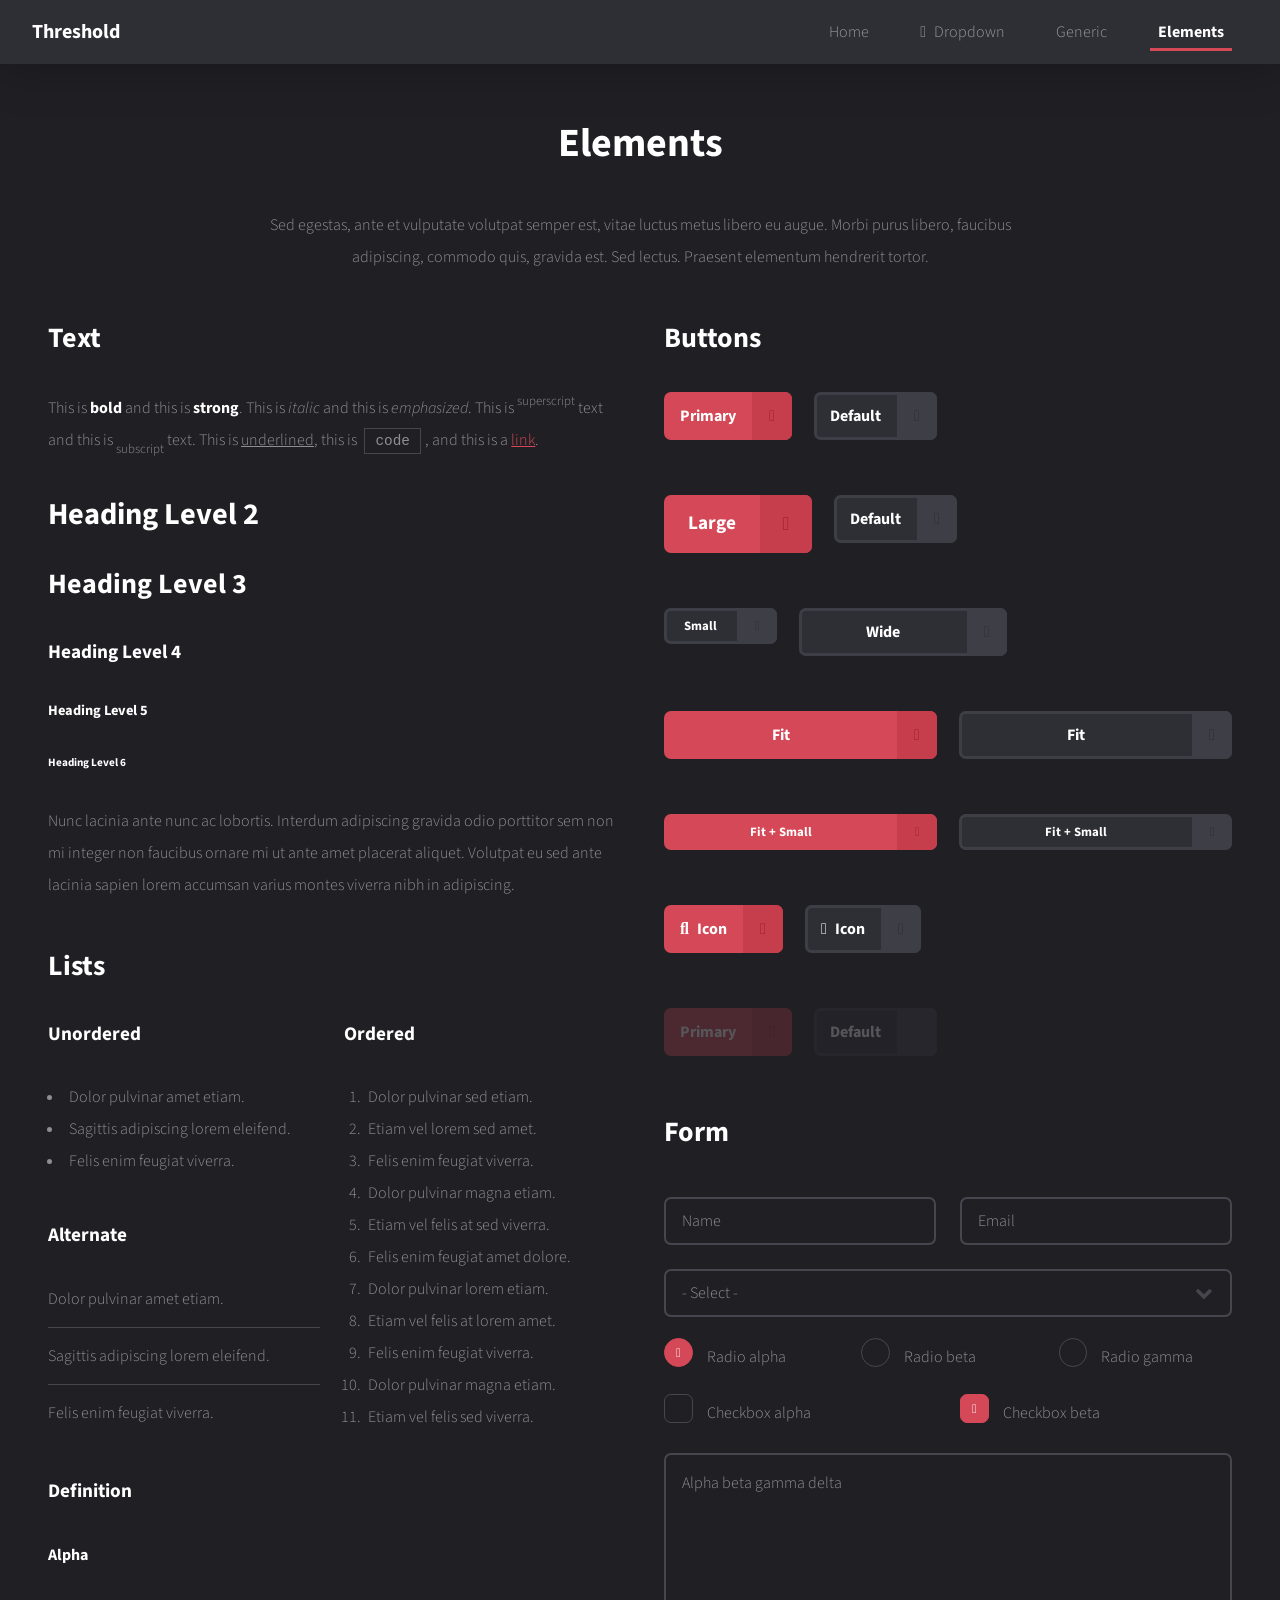
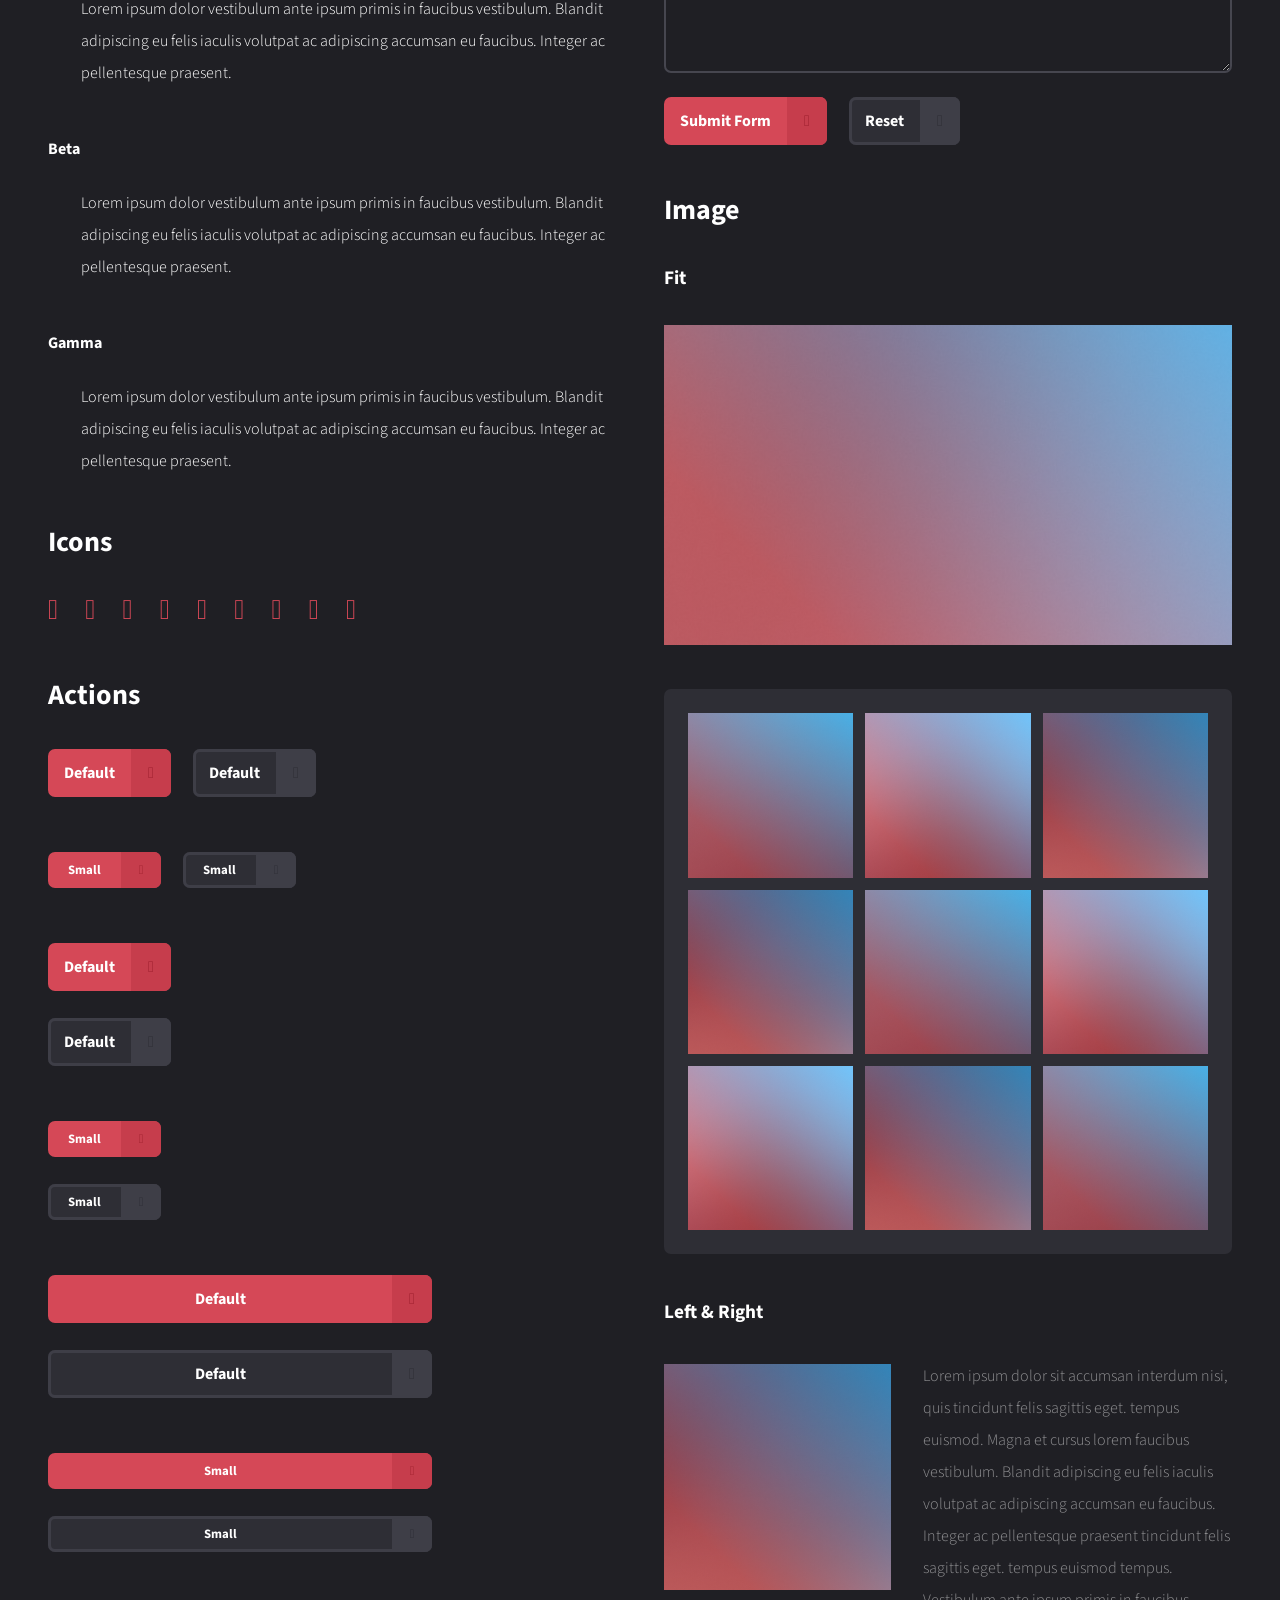
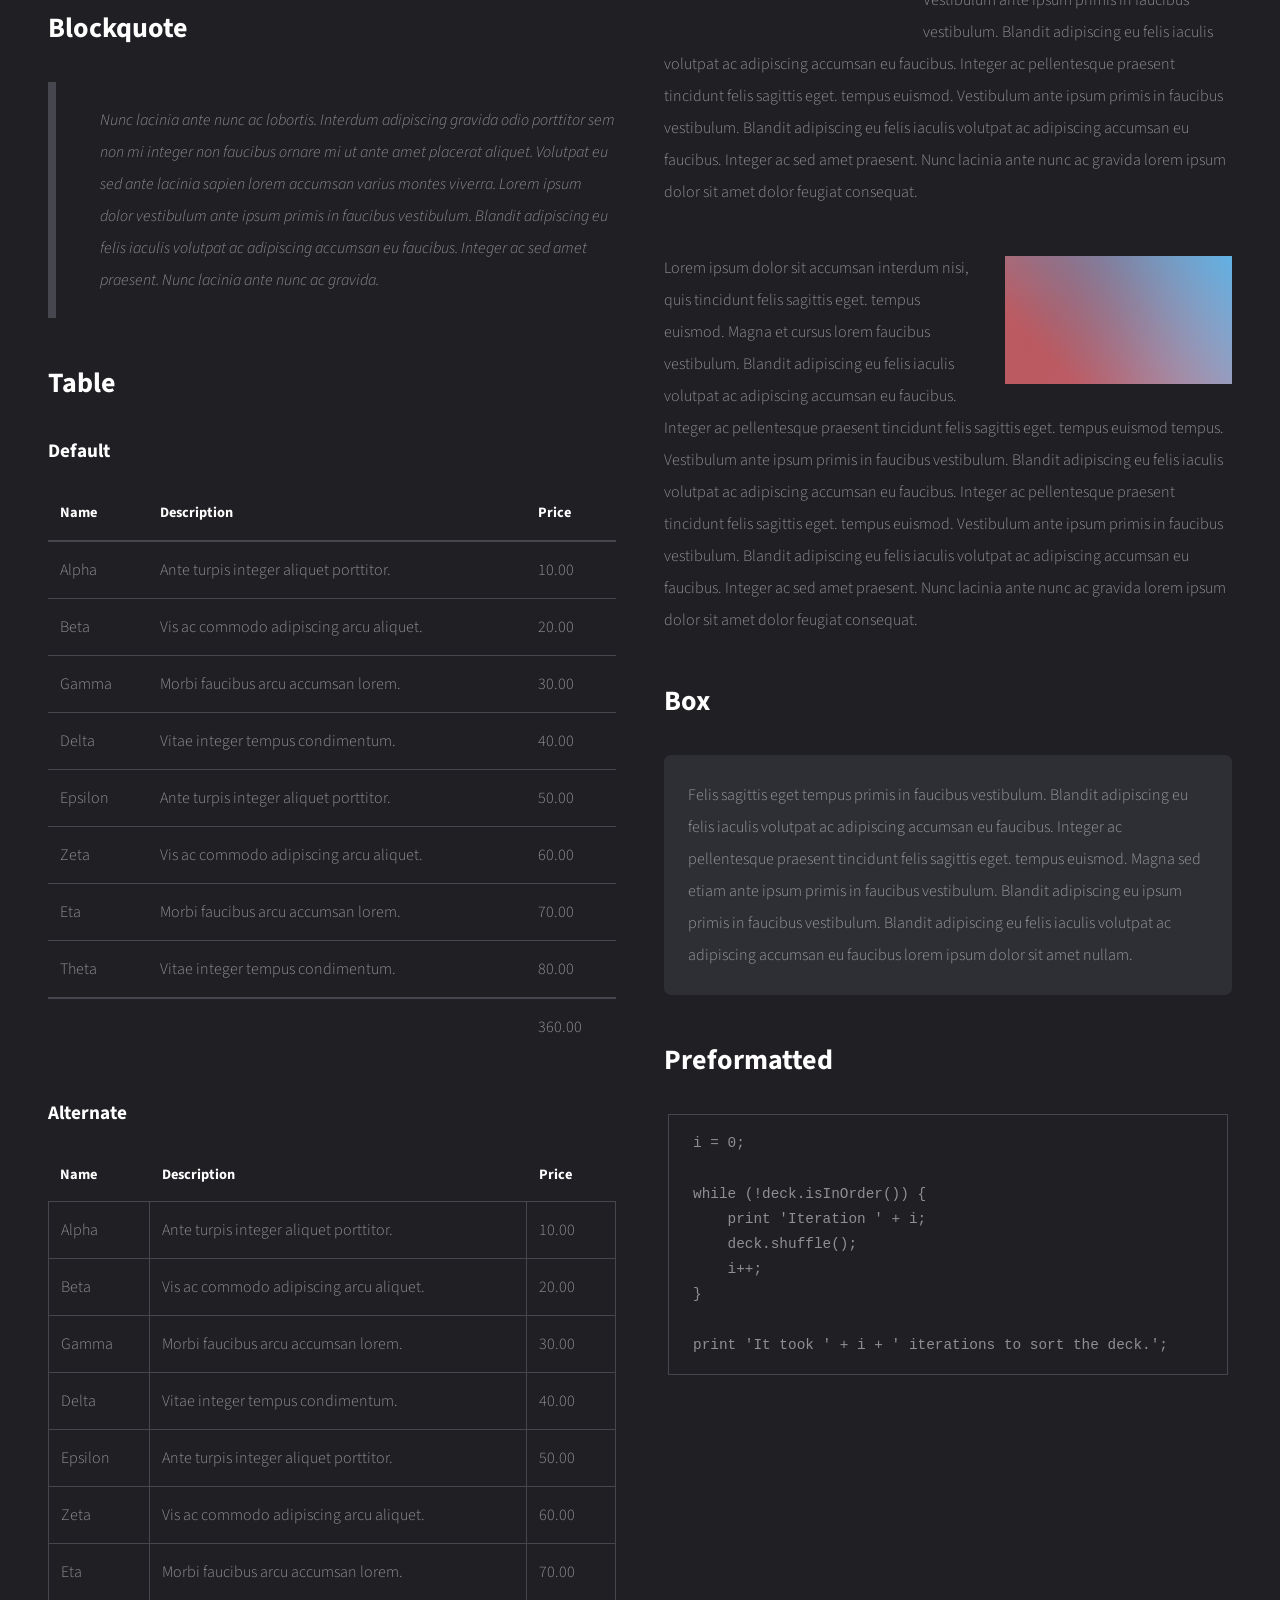
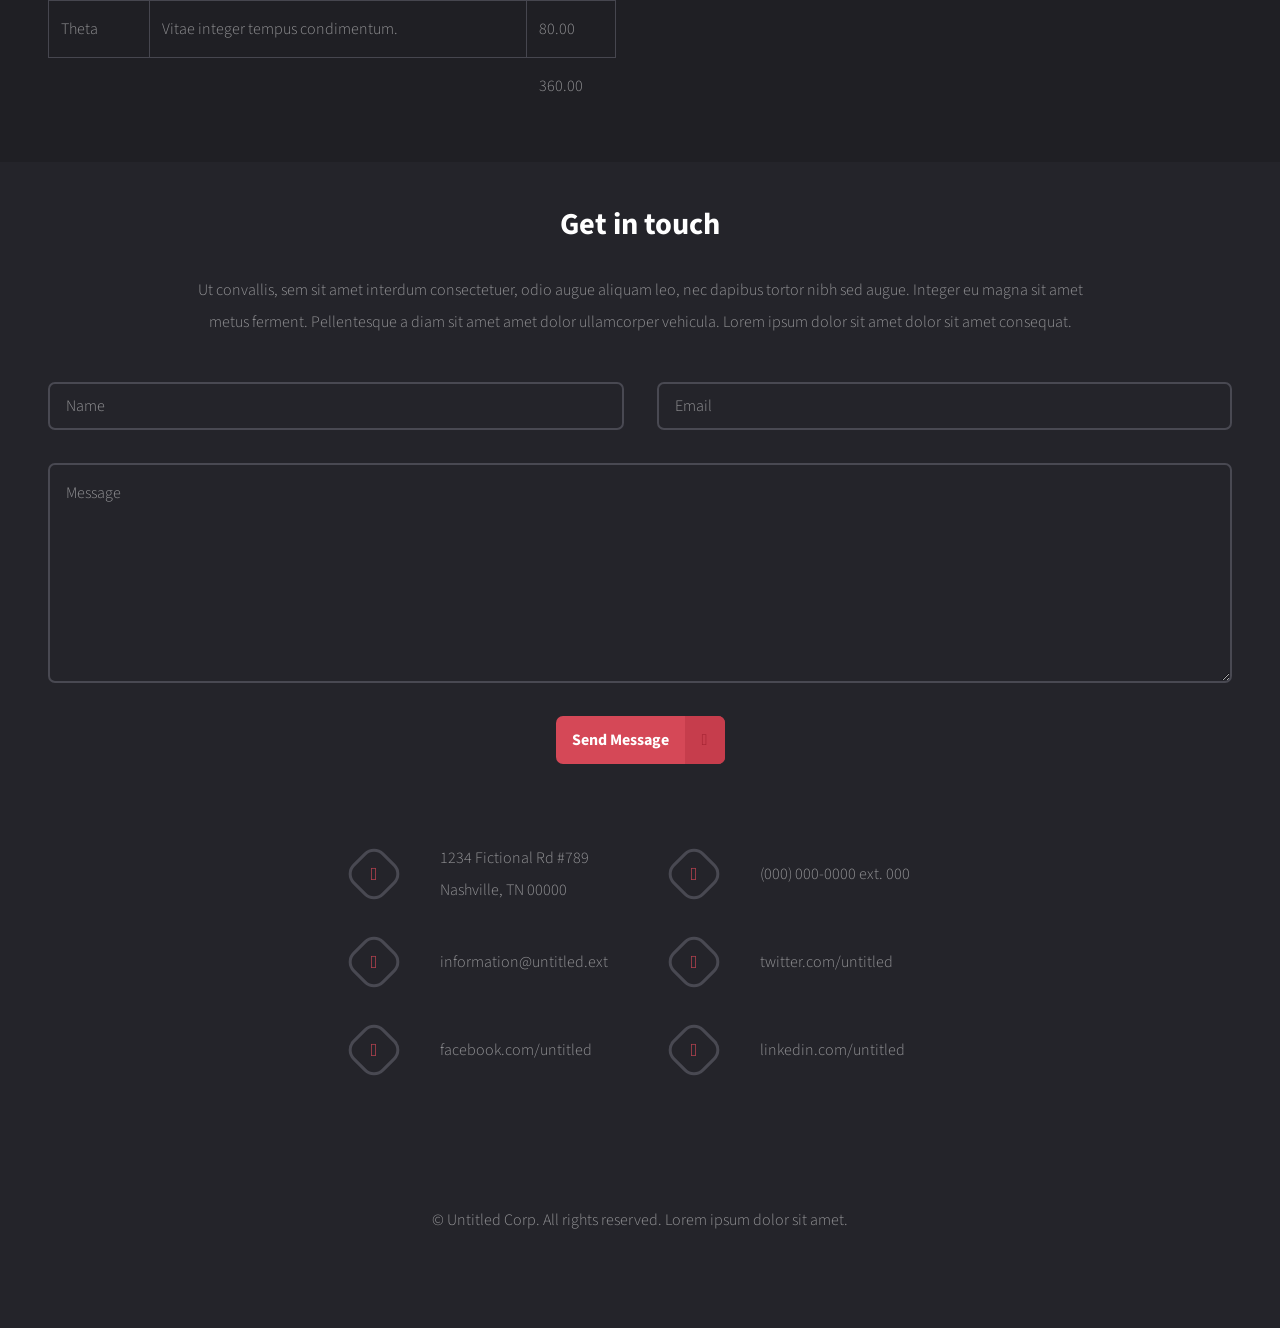
==== elements.html @ 8e22eb99 "New Template" ====
<!DOCTYPE HTML>
<!--
	Threshold by Pixelarity
	pixelarity.com | hello@pixelarity.com
	License: pixelarity.com/license
-->
<html>
	<head>
		<title>Untitled</title>
		<meta charset="utf-8" />
		<meta name="viewport" content="width=device-width, initial-scale=1, user-scalable=no" />
		<meta name="description" content="" />
		<meta name="keywords" content="" />
		<link rel="stylesheet" href="assets/css/main.css" />
	</head>
	<body class="is-preload">

		<!-- Header -->
			<header id="header">
				<a class="logo" href="index.html">Threshold</a>
				<nav id="nav">
					<ul>
						<li><a href="index.html">Home</a></li>
						<li>
							<a href="#" class="icon solid fa-angle-down">Dropdown</a>
							<ul>
								<li><a href="#">Option One</a></li>
								<li><a href="#">Option Two</a></li>
								<li><a href="#">Option Three</a></li>
								<li>
									<a href="#">Submenu</a>
									<ul>
										<li><a href="#">Option One</a></li>
										<li><a href="#">Option Two</a></li>
										<li><a href="#">Option Three</a></li>
										<li><a href="#">Option Four</a></li>
									</ul>
								</li>
							</ul>
						</li>
						<li><a href="generic.html">Generic</a></li>
						<li class="current"><a href="elements.html">Elements</a></li>
					</ul>
				</nav>
			</header>

		<!-- Main -->
			<div id="main" class="wrapper style1">
				<div class="inner">

					<!-- Elements -->
						<header class="major">
							<h1>Elements</h1>
							<p>Sed egestas, ante et vulputate volutpat semper est, vitae luctus metus libero eu augue. Morbi purus libero, faucibus adipiscing, commodo quis, gravida est. Sed lectus. Praesent elementum hendrerit tortor.</p>
						</header>
						<div class="row gtr-200">
							<div class="col-6 col-12-medium">

								<!-- Text -->
									<h3>Text</h3>
									<p>This is <b>bold</b> and this is <strong>strong</strong>. This is <i>italic</i> and this is <em>emphasized</em>.
									This is <sup>superscript</sup> text and this is <sub>subscript</sub> text.
									This is <u>underlined</u>, this is <code>code</code>, and this is a <a href="#">link</a>.</p>
									<h2>Heading Level 2</h2>
									<h3>Heading Level 3</h3>
									<h4>Heading Level 4</h4>
									<h5>Heading Level 5</h5>
									<h6>Heading Level 6</h6>
									<p>Nunc lacinia ante nunc ac lobortis. Interdum adipiscing gravida odio porttitor sem
									non mi integer non faucibus ornare mi ut ante amet placerat aliquet. Volutpat eu sed
									ante lacinia sapien lorem accumsan varius montes viverra nibh in adipiscing.</p>

								<!-- Lists -->
									<h3>Lists</h3>
									<div class="row">
										<div class="col-6 col-12-small">
											<h4>Unordered</h4>
											<ul>
												<li>Dolor pulvinar amet etiam.</li>
												<li>Sagittis adipiscing lorem eleifend.</li>
												<li>Felis enim feugiat viverra.</li>
											</ul>
											<h4>Alternate</h4>
											<ul class="alt">
												<li>Dolor pulvinar amet etiam.</li>
												<li>Sagittis adipiscing lorem eleifend.</li>
												<li>Felis enim feugiat viverra.</li>
											</ul>
										</div>
										<div class="col-6 col-12-small">
											<h4>Ordered</h4>
											<ol>
												<li>Dolor pulvinar sed etiam.</li>
												<li>Etiam vel lorem sed amet.</li>
												<li>Felis enim feugiat viverra.</li>
												<li>Dolor pulvinar magna etiam.</li>
												<li>Etiam vel felis at sed viverra.</li>
												<li>Felis enim feugiat amet dolore.</li>
												<li>Dolor pulvinar lorem etiam.</li>
												<li>Etiam vel felis at lorem amet.</li>
												<li>Felis enim feugiat viverra.</li>
												<li>Dolor pulvinar magna etiam.</li>
												<li>Etiam vel felis sed viverra.</li>
											</ol>
										</div>
									</div>
									<h4>Definition</h4>
									<dl>
										<dt>Alpha</dt>
										<dd>
											<p>Lorem ipsum dolor vestibulum ante ipsum primis in faucibus vestibulum.
											Blandit adipiscing eu felis iaculis volutpat ac adipiscing accumsan eu faucibus.
											Integer ac pellentesque praesent.</p>
										</dd>
										<dt>Beta</dt>
										<dd>
											<p>Lorem ipsum dolor vestibulum ante ipsum primis in faucibus vestibulum.
											Blandit adipiscing eu felis iaculis volutpat ac adipiscing accumsan eu faucibus.
											Integer ac pellentesque praesent.</p>
										</dd>
										<dt>Gamma</dt>
										<dd>
											<p>Lorem ipsum dolor vestibulum ante ipsum primis in faucibus vestibulum.
											Blandit adipiscing eu felis iaculis volutpat ac adipiscing accumsan eu faucibus.
											Integer ac pellentesque praesent.</p>
										</dd>
									</dl>

								<!-- Icons -->
									<h3>Icons</h3>
									<ul class="icons">
										<li><a href="#" class="icon brands fa-twitter"><span class="label">Twitter</span></a></li>
										<li><a href="#" class="icon brands fa-facebook-f"><span class="label">Facebook</span></a></li>
										<li><a href="#" class="icon brands fa-instagram"><span class="label">Instagram</span></a></li>
										<li><a href="#" class="icon brands fa-github"><span class="label">Github</span></a></li>
										<li><a href="#" class="icon brands fa-dribbble"><span class="label">Dribbble</span></a></li>
										<li><a href="#" class="icon brands fa-tumblr"><span class="label">Tumblr</span></a></li>
										<li><a href="#" class="icon brands fa-apple"><span class="label">Apple</span></a></li>
										<li><a href="#" class="icon brands fa-windows"><span class="label">Windows</span></a></li>
										<li><a href="#" class="icon brands fa-500px"><span class="label">500px</span></a></li>
									</ul>

								<!-- Actions -->
									<h3>Actions</h3>
									<ul class="actions">
										<li><a href="#" class="button primary">Default</a></li>
										<li><a href="#" class="button">Default</a></li>
									</ul>
									<ul class="actions">
										<li><a href="#" class="button primary small">Small</a></li>
										<li><a href="#" class="button small">Small</a></li>
									</ul>
									<ul class="actions stacked">
										<li><a href="#" class="button primary">Default</a></li>
										<li><a href="#" class="button">Default</a></li>
									</ul>
									<ul class="actions stacked">
										<li><a href="#" class="button primary small">Small</a></li>
										<li><a href="#" class="button small">Small</a></li>
									</ul>
									<ul class="actions stacked">
										<li><a href="#" class="button primary fit">Default</a></li>
										<li><a href="#" class="button fit">Default</a></li>
									</ul>
									<ul class="actions stacked">
										<li><a href="#" class="button primary small fit">Small</a></li>
										<li><a href="#" class="button small fit">Small</a></li>
									</ul>

								<!-- Blockquote -->
									<h3>Blockquote</h3>
									<blockquote>Nunc lacinia ante nunc ac lobortis. Interdum adipiscing gravida odio
									porttitor sem non mi integer non faucibus ornare mi ut ante amet placerat aliquet.
									Volutpat eu sed ante lacinia sapien lorem accumsan varius montes viverra. Lorem ipsum
									dolor vestibulum ante ipsum primis in faucibus vestibulum. Blandit adipiscing eu felis
									iaculis volutpat ac adipiscing accumsan eu faucibus. Integer ac sed amet praesent. Nunc
									lacinia ante nunc ac gravida.</blockquote>

								<!-- Table -->
									<h3>Table</h3>
									<h4>Default</h4>
									<div class="table-wrapper">
										<table>
											<thead>
												<tr>
													<th>Name</th>
													<th>Description</th>
													<th>Price</th>
												</tr>
											</thead>
											<tbody>
												<tr>
													<td>Alpha</td>
													<td>Ante turpis integer aliquet porttitor.</td>
													<td>10.00</td>
												</tr>
												<tr>
													<td>Beta</td>
													<td>Vis ac commodo adipiscing arcu aliquet.</td>
													<td>20.00</td>
												</tr>
												<tr>
													<td>Gamma</td>
													<td>Morbi faucibus arcu accumsan lorem.</td>
													<td>30.00</td>
												</tr>
												<tr>
													<td>Delta</td>
													<td>Vitae integer tempus condimentum.</td>
													<td>40.00</td>
												</tr>
												<tr>
													<td>Epsilon</td>
													<td>Ante turpis integer aliquet porttitor.</td>
													<td>50.00</td>
												</tr>
												<tr>
													<td>Zeta</td>
													<td>Vis ac commodo adipiscing arcu aliquet.</td>
													<td>60.00</td>
												</tr>
												<tr>
													<td>Eta</td>
													<td>Morbi faucibus arcu accumsan lorem.</td>
													<td>70.00</td>
												</tr>
												<tr>
													<td>Theta</td>
													<td>Vitae integer tempus condimentum.</td>
													<td>80.00</td>
												</tr>
											</tbody>
											<tfoot>
												<tr>
													<td colspan="2"></td>
													<td>360.00</td>
												</tr>
											</tfoot>
										</table>
									</div>
									<h4>Alternate</h4>
									<div class="table-wrapper">
										<table class="alt">
											<thead>
												<tr>
													<th>Name</th>
													<th>Description</th>
													<th>Price</th>
												</tr>
											</thead>
											<tbody>
												<tr>
													<td>Alpha</td>
													<td>Ante turpis integer aliquet porttitor.</td>
													<td>10.00</td>
												</tr>
												<tr>
													<td>Beta</td>
													<td>Vis ac commodo adipiscing arcu aliquet.</td>
													<td>20.00</td>
												</tr>
												<tr>
													<td>Gamma</td>
													<td>Morbi faucibus arcu accumsan lorem.</td>
													<td>30.00</td>
												</tr>
												<tr>
													<td>Delta</td>
													<td>Vitae integer tempus condimentum.</td>
													<td>40.00</td>
												</tr>
												<tr>
													<td>Epsilon</td>
													<td>Ante turpis integer aliquet porttitor.</td>
													<td>50.00</td>
												</tr>
												<tr>
													<td>Zeta</td>
													<td>Vis ac commodo adipiscing arcu aliquet.</td>
													<td>60.00</td>
												</tr>
												<tr>
													<td>Eta</td>
													<td>Morbi faucibus arcu accumsan lorem.</td>
													<td>70.00</td>
												</tr>
												<tr>
													<td>Theta</td>
													<td>Vitae integer tempus condimentum.</td>
													<td>80.00</td>
												</tr>
											</tbody>
											<tfoot>
												<tr>
													<td colspan="2"></td>
													<td>360.00</td>
												</tr>
											</tfoot>
										</table>
									</div>

								</div>
								<div class="col-6 col-12-medium">

									<!-- Buttons -->
										<h3>Buttons</h3>
										<ul class="actions">
											<li><a href="#" class="button primary">Primary</a></li>
											<li><a href="#" class="button">Default</a></li>
										</ul>
										<ul class="actions">
											<li><a href="#" class="button primary large">Large</a></li>
											<li><a href="#" class="button">Default</a></li>
										</ul>
										<ul class="actions">
											<li><a href="#" class="button small">Small</a></li>
											<li><a href="#" class="button wide">Wide</a></li>
										</ul>
										<ul class="actions fit">
											<li><a href="#" class="button primary fit">Fit</a></li>
											<li><a href="#" class="button fit">Fit</a></li>
										</ul>
										<ul class="actions fit">
											<li><a href="#" class="button primary fit small">Fit + Small</a></li>
											<li><a href="#" class="button fit small">Fit + Small</a></li>
										</ul>
										<ul class="actions">
											<li><a href="#" class="button primary icon solid fa-search">Icon</a></li>
											<li><a href="#" class="button icon solid fa-download">Icon</a></li>
										</ul>
										<ul class="actions">
											<li><span class="button primary disabled">Primary</span></li>
											<li><span class="button disabled">Default</span></li>
										</ul>

									<!-- Form -->
										<h3>Form</h3>
										<form method="post" action="#">
											<div class="row gtr-uniform">
												<div class="col-6 col-12-xsmall">
													<input type="text" name="demo-name" id="demo-name" value="" placeholder="Name" />
												</div>
												<div class="col-6 col-12-xsmall">
													<input type="email" name="demo-email" id="demo-email" value="" placeholder="Email" />
												</div>
												<!-- Break -->
												<div class="col-12">
													<select name="demo-category" id="demo-category">
														<option value="">- Select -</option>
														<option value="alpha">Option alpha</option>
														<option value="beta">Option beta</option>
														<option value="gamma">Option gamma</option>
														<option value="delta">Option delta</option>
														<option value="epsilon">Option epsilon</option>
														<option value="zeta">Option zeta</option>
														<option value="eta">Option eta</option>
														<option value="theta">Option theta</option>
													</select>
												</div>
												<!-- Break -->
												<div class="col-4 col-12-small">
													<input type="radio" id="radio-alpha" name="demo-radio" checked>
													<label for="radio-alpha">Radio alpha</label>
												</div>
												<div class="col-4 col-12-small">
													<input type="radio" id="radio-beta" name="demo-radio">
													<label for="radio-beta">Radio beta</label>
												</div>
												<div class="col-4 col-12-small">
													<input type="radio" id="radio-gamma" name="demo-radio">
													<label for="radio-gamma">Radio gamma</label>
												</div>
												<!-- Break -->
												<div class="col-6 col-12-small">
													<input type="checkbox" id="checkbox-alpha" name="demo-checkbox">
													<label for="checkbox-alpha">Checkbox alpha</label>
												</div>
												<div class="col-6 col-12-small">
													<input type="checkbox" id="checkbox-beta" name="demo-checkbox" checked>
													<label for="checkbox-beta">Checkbox beta</label>
												</div>
												<!-- Break -->
												<div class="col-12">
													<textarea name="demo-textarea" id="demo-textarea" placeholder="Alpha beta gamma delta" rows="6"></textarea>
												</div>
												<!-- Break -->
												<div class="col-12">
													<ul class="actions">
														<li><button type="submit" class="primary">Submit Form</button></li>
														<li><button type="reset">Reset</button></li>
													</ul>
												</div>
											</div>
										</form>

									<!-- Image -->
										<h3>Image</h3>
										<h4>Fit</h4>
										<span class="image fit"><img src="images/pic01.jpg" alt="" /></span>
										<div class="box">
											<div class="row gtr-50 gtr-uniform">
												<div class="col-4"><span class="image fit"><img src="images/pic02.jpg" alt="" /></span></div>
												<div class="col-4"><span class="image fit"><img src="images/pic03.jpg" alt="" /></span></div>
												<div class="col-4"><span class="image fit"><img src="images/pic04.jpg" alt="" /></span></div>
												<!-- Break -->
												<div class="col-4"><span class="image fit"><img src="images/pic04.jpg" alt="" /></span></div>
												<div class="col-4"><span class="image fit"><img src="images/pic02.jpg" alt="" /></span></div>
												<div class="col-4"><span class="image fit"><img src="images/pic03.jpg" alt="" /></span></div>
												<!-- Break -->
												<div class="col-4"><span class="image fit"><img src="images/pic03.jpg" alt="" /></span></div>
												<div class="col-4"><span class="image fit"><img src="images/pic04.jpg" alt="" /></span></div>
												<div class="col-4"><span class="image fit"><img src="images/pic02.jpg" alt="" /></span></div>
											</div>
										</div>
										<h4>Left &amp; Right</h4>
										<p>
											<span class="image left"><img src="images/pic04.jpg" alt="" /></span>
											Lorem ipsum dolor sit accumsan interdum nisi, quis tincidunt felis sagittis eget.
											tempus euismod. Magna et cursus lorem faucibus vestibulum. Blandit adipiscing eu
											felis iaculis volutpat ac adipiscing accumsan eu faucibus. Integer ac pellentesque
											praesent tincidunt felis sagittis eget. tempus euismod tempus. Vestibulum ante ipsum
											primis in faucibus vestibulum. Blandit adipiscing eu felis iaculis volutpat ac
											adipiscing accumsan eu faucibus. Integer ac pellentesque praesent tincidunt felis
											sagittis eget. tempus euismod. Vestibulum ante ipsum primis in faucibus vestibulum.
											Blandit adipiscing eu felis iaculis volutpat ac adipiscing accumsan eu faucibus.
											Integer ac sed amet praesent. Nunc lacinia ante nunc ac gravida lorem ipsum dolor
											sit amet dolor feugiat consequat.
										</p>
										<p>
											<span class="image right"><img src="images/pic01.jpg" alt="" /></span>
											Lorem ipsum dolor sit accumsan interdum nisi, quis tincidunt felis sagittis eget.
											tempus euismod. Magna et cursus lorem faucibus vestibulum. Blandit adipiscing eu
											felis iaculis volutpat ac adipiscing accumsan eu faucibus. Integer ac pellentesque
											praesent tincidunt felis sagittis eget. tempus euismod tempus. Vestibulum ante ipsum
											primis in faucibus vestibulum. Blandit adipiscing eu felis iaculis volutpat ac
											adipiscing accumsan eu faucibus. Integer ac pellentesque praesent tincidunt felis
											sagittis eget. tempus euismod. Vestibulum ante ipsum primis in faucibus vestibulum.
											Blandit adipiscing eu felis iaculis volutpat ac adipiscing accumsan eu faucibus.
											Integer ac sed amet praesent. Nunc lacinia ante nunc ac gravida lorem ipsum dolor
											sit amet dolor feugiat consequat.
										</p>

									<!-- Box -->
										<h3>Box</h3>
										<div class="box">
											<p>Felis sagittis eget tempus primis in faucibus vestibulum. Blandit adipiscing eu
											felis iaculis volutpat ac adipiscing accumsan eu faucibus. Integer ac pellentesque
											praesent tincidunt felis sagittis eget. tempus euismod. Magna sed etiam ante ipsum
											primis in faucibus vestibulum. Blandit adipiscing eu ipsum primis in faucibus
											vestibulum. Blandit adipiscing eu felis iaculis volutpat ac adipiscing accumsan eu
											faucibus lorem ipsum dolor sit amet nullam.</p>
										</div>

									<!-- Preformatted Code -->
										<h3>Preformatted</h3>
										<pre><code>i = 0;

while (!deck.isInOrder()) {
    print 'Iteration ' + i;
    deck.shuffle();
    i++;
}

print 'It took ' + i + ' iterations to sort the deck.';
</code></pre>

						</div>
					</div>
				</div>
			</div>

		<!-- Footer -->
			<div id="footer" class="wrapper">
				<div class="inner">
					<header>
						<h2>Get in touch</h2>
						<p>Ut convallis, sem sit amet interdum consectetuer, odio augue aliquam leo, nec dapibus tortor nibh sed augue. Integer eu magna sit amet metus ferment. Pellentesque a diam sit amet amet dolor ullamcorper vehicula. Lorem ipsum dolor sit amet dolor sit amet consequat.</p>
					</header>
					<section class="contact-form">
						<form method="post" action="#">
							<div class="fields">
								<div class="field half">
									<input name="name" id="name" placeholder="Name" type="text" />
								</div>
								<div class="field half">
									<input name="email" id="email" placeholder="Email" type="email" />
								</div>
								<div class="field">
									<textarea name="message" id="message" rows="6" placeholder="Message"></textarea>
								</div>
								<div class="field">
									<ul class="actions special">
										<li><button type="submit" class="button primary" >Send Message</button></li>
									</ul>
								</div>
							</div>
						</form>
					</section>
					<section class="contact-info">
						<div class="item">
							<span class="icon solid alt fa-home"></span>
							<p>
								1234 Fictional Rd #789<br />
								Nashville, TN 00000
							</p>
						</div>
						<div class="item">
							<span class="icon solid alt fa-phone"></span>
							<p>
								(000) 000-0000 ext. 000
							</p>
						</div>
						<div class="item">
							<span class="icon solid alt fa-envelope"></span>
							<a href="mailto:information@untitled.ext">information@untitled.ext</a>
						</div>
						<div class="item">
							<span class="icon brands alt fa-twitter"></span>
							<a href="#">twitter.com/untitled</a>
						</div>
						<div class="item">
							<span class="icon brands alt fa-facebook-f"></span>
							<a href="#">facebook.com/untitled</a>
						</div>
						<div class="item">
							<span class="icon brands alt fa-linkedin-in"></span>
							<a href="#">linkedin.com/untitled</a>
						</div>
					</section>
					<p class="copyright">
						&copy; Untitled Corp. All rights reserved. Lorem ipsum dolor sit amet.
					</p>
				</div>
			</div>

		<!-- Scripts -->
			<script src="assets/js/jquery.min.js"></script>
			<script src="assets/js/jquery.dropotron.min.js"></script>
			<script src="assets/js/jquery.scrollex.min.js"></script>
			<script src="assets/js/jquery.scrolly.min.js"></script>
			<script src="assets/js/browser.min.js"></script>
			<script src="assets/js/breakpoints.min.js"></script>
			<script src="assets/js/util.js"></script>
			<script src="assets/js/main.js"></script>

	</body>
</html>
---- assets/css/main.css ----
@import url(fontawesome-all.min.css);
@import url("https://fonts.googleapis.com/css?family=Source+Sans+Pro:300,300i,400,400i,700,700i");

/*
	Threshold by Pixelarity
	pixelarity.com | hello@pixelarity.com
	License: pixelarity.com/license
*/

html, body, div, span, applet, object,
iframe, h1, h2, h3, h4, h5, h6, p, blockquote,
pre, a, abbr, acronym, address, big, cite,
code, del, dfn, em, img, ins, kbd, q, s, samp,
small, strike, strong, sub, sup, tt, var, b,
u, i, center, dl, dt, dd, ol, ul, li, fieldset,
form, label, legend, table, caption, tbody,
tfoot, thead, tr, th, td, article, aside,
canvas, details, embed, figure, figcaption,
footer, header, hgroup, menu, nav, output, ruby,
section, summary, time, mark, audio, video {
	margin: 0;
	padding: 0;
	border: 0;
	font-size: 100%;
	font: inherit;
	vertical-align: baseline;}

article, aside, details, figcaption, figure,
footer, header, hgroup, menu, nav, section {
	display: block;}

body {
	line-height: 1;
}

ol, ul {
	list-style: none;
}

blockquote, q {
	quotes: none;
}

	blockquote:before, blockquote:after, q:before, q:after {
		content: '';
		content: none;
	}

table {
	border-collapse: collapse;
	border-spacing: 0;
}

body {
	-webkit-text-size-adjust: none;
}

mark {
	background-color: transparent;
	color: inherit;
}

input::-moz-focus-inner {
	border: 0;
	padding: 0;
}

input, select, textarea {
	-moz-appearance: none;
	-webkit-appearance: none;
	-ms-appearance: none;
	appearance: none;
}

/* Basic */

	@-ms-viewport {
		width: device-width;
	}

	body {
		-ms-overflow-style: scrollbar;
	}

	@media screen and (max-width: 480px) {

		html, body {
			min-width: 320px;
		}

	}

	html {
		box-sizing: border-box;
	}

	*, *:before, *:after {
		box-sizing: inherit;
	}

	body {
		background: #24242a;
	}

		body.is-preload *, body.is-preload *:before, body.is-preload *:after {
			-moz-animation: none !important;
			-webkit-animation: none !important;
			-ms-animation: none !important;
			animation: none !important;
			-moz-transition: none !important;
			-webkit-transition: none !important;
			-ms-transition: none !important;
			transition: none !important;
		}

/* Typography */

	html {
		font-size: 16pt;
	}

		@media screen and (max-width: 1680px) {

			html {
				font-size: 12pt;
			}

		}

		@media screen and (max-width: 480px) {

			html {
				font-size: 11pt;
			}

		}

	body {
		background-color: #24242a;
		color: rgba(255, 255, 255, 0.5);
	}

	body, input, select, textarea {
		font-family: "Source Sans Pro", Arial, Helvetica, sans-serif;
		font-weight: 300;
		font-size: 1rem;
		line-height: 1.65;
	}

		@media screen and (max-width: 1280px) {

			body, input, select, textarea {
				line-height: 2;
			}

		}

	a {
		-moz-transition: color 0.2s ease-in-out;
		-webkit-transition: color 0.2s ease-in-out;
		-ms-transition: color 0.2s ease-in-out;
		transition: color 0.2s ease-in-out;
		color: #d54857;
		text-decoration: underline;
	}

		a:hover {
			color: #e46270;
			text-decoration: none;
		}

		a:active {
			color: #d54857;
		}

	strong, b {
		color: #ffffff;
		font-weight: 700;
	}

	em, i {
		font-style: italic;
	}

	p {
		margin: 0 0 2.75rem 0;
	}

	h1, h2, h3, h4, h5, h6 {
		color: #ffffff;
		font-weight: 700;
		line-height: 1.5;
		margin: 0 0 2.0625rem 0;
	}

		h1 a, h2 a, h3 a, h4 a, h5 a, h6 a {
			color: inherit;
			text-decoration: none;
		}

	h1 {
		font-size: 3.75rem;
		line-height: 1.20;
	}

	h2 {
		font-size: 1.90rem;
		line-height: 1;
	}

	h3 {
		font-size: 1.75rem;
	}

	h4 {
		font-size: 1.20rem;
	}

	h5 {
		font-size: 0.9rem;
	}

	h6 {
		font-size: 0.7rem;
	}

	@media screen and (max-width: 1280px) {

		h1 {
			font-size: 2.5rem;
			line-height: 1.6;
		}

	}

	@media screen and (max-width: 980px) {

		h3 {
			font-size: 1.5rem;
		}

	}

	@media screen and (max-width: 736px) {

		h1 {
			font-size: 2.25rem;
			line-height: 1.5;
		}

		h2 {
			font-size: 1.5rem;
			line-height: 1.5;
		}

		h3 {
			font-size: 1.25rem;
		}

		h1, h2, h3, h4, h5, p {
			margin: 0 0 2rem 0;
		}

	}

	sub {
		font-size: 0.8rem;
		position: relative;
		top: 0.5rem;
	}

	sup {
		font-size: 0.8rem;
		position: relative;
		top: -0.5rem;
	}

	blockquote {
		border-left: solid 0.5rem rgba(110, 110, 122, 0.5);
		font-style: italic;
		margin: 0 0 2.75rem 0;
		padding: 1.375rem 0 1.375rem 2.75rem;
	}

	code {
		background: transparent;
		border: solid 1px rgba(110, 110, 122, 0.5);
		font-family: "Courier New", monospace;
		font-size: 0.9rem;
		margin: 0 0.25rem;
		padding: 0.25rem 0.65rem;
	}

	pre {
		-webkit-overflow-scrolling: touch;
		font-family: "Courier New", monospace;
		font-size: 0.9rem;
		margin: 0 0 2.75rem 0;
	}

		pre code {
			display: block;
			line-height: 1.75;
			padding: 1rem 1.5rem;
			overflow-x: auto;
		}

	hr {
		border: 0;
		border-bottom: solid 1px rgba(110, 110, 122, 0.5);
		margin: 2.75rem 0;
	}

		hr.major {
			margin: 5.5rem 0;
		}

		@media screen and (max-width: 736px) {

			hr.major {
				margin: 4.125rem 0;
			}

		}

/* Row */

	.row {
		display: flex;
		flex-wrap: wrap;
		box-sizing: border-box;
		align-items: stretch;
	}

		.row > * {
			box-sizing: border-box;
		}

		.row.gtr-uniform > * > :last-child {
			margin-bottom: 0;
		}

		.row.aln-left {
			justify-content: flex-start;
		}

		.row.aln-center {
			justify-content: center;
		}

		.row.aln-right {
			justify-content: flex-end;
		}

		.row.aln-top {
			align-items: flex-start;
		}

		.row.aln-middle {
			align-items: center;
		}

		.row.aln-bottom {
			align-items: flex-end;
		}

		.row > .imp {
			order: -1;
		}

		.row > .col-1 {
			width: 8.33333%;
		}

		.row > .off-1 {
			margin-left: 8.33333%;
		}

		.row > .col-2 {
			width: 16.66667%;
		}

		.row > .off-2 {
			margin-left: 16.66667%;
		}

		.row > .col-3 {
			width: 25%;
		}

		.row > .off-3 {
			margin-left: 25%;
		}

		.row > .col-4 {
			width: 33.33333%;
		}

		.row > .off-4 {
			margin-left: 33.33333%;
		}

		.row > .col-5 {
			width: 41.66667%;
		}

		.row > .off-5 {
			margin-left: 41.66667%;
		}

		.row > .col-6 {
			width: 50%;
		}

		.row > .off-6 {
			margin-left: 50%;
		}

		.row > .col-7 {
			width: 58.33333%;
		}

		.row > .off-7 {
			margin-left: 58.33333%;
		}

		.row > .col-8 {
			width: 66.66667%;
		}

		.row > .off-8 {
			margin-left: 66.66667%;
		}

		.row > .col-9 {
			width: 75%;
		}

		.row > .off-9 {
			margin-left: 75%;
		}

		.row > .col-10 {
			width: 83.33333%;
		}

		.row > .off-10 {
			margin-left: 83.33333%;
		}

		.row > .col-11 {
			width: 91.66667%;
		}

		.row > .off-11 {
			margin-left: 91.66667%;
		}

		.row > .col-12 {
			width: 100%;
		}

		.row > .off-12 {
			margin-left: 100%;
		}

		.row.gtr-0 {
			margin-top: 0;
			margin-left: 0rem;
		}

			.row.gtr-0 > * {
				padding: 0 0 0 0rem;
			}

			.row.gtr-0.gtr-uniform {
				margin-top: 0rem;
			}

				.row.gtr-0.gtr-uniform > * {
					padding-top: 0rem;
				}

		.row.gtr-25 {
			margin-top: 0;
			margin-left: -0.5rem;
		}

			.row.gtr-25 > * {
				padding: 0 0 0 0.5rem;
			}

			.row.gtr-25.gtr-uniform {
				margin-top: -0.5rem;
			}

				.row.gtr-25.gtr-uniform > * {
					padding-top: 0.5rem;
				}

		.row.gtr-50 {
			margin-top: 0;
			margin-left: -1rem;
		}

			.row.gtr-50 > * {
				padding: 0 0 0 1rem;
			}

			.row.gtr-50.gtr-uniform {
				margin-top: -1rem;
			}

				.row.gtr-50.gtr-uniform > * {
					padding-top: 1rem;
				}

		.row {
			margin-top: 0;
			margin-left: -2rem;
		}

			.row > * {
				padding: 0 0 0 2rem;
			}

			.row.gtr-uniform {
				margin-top: -2rem;
			}

				.row.gtr-uniform > * {
					padding-top: 2rem;
				}

		.row.gtr-150 {
			margin-top: 0;
			margin-left: -3rem;
		}

			.row.gtr-150 > * {
				padding: 0 0 0 3rem;
			}

			.row.gtr-150.gtr-uniform {
				margin-top: -3rem;
			}

				.row.gtr-150.gtr-uniform > * {
					padding-top: 3rem;
				}

		.row.gtr-200 {
			margin-top: 0;
			margin-left: -4rem;
		}

			.row.gtr-200 > * {
				padding: 0 0 0 4rem;
			}

			.row.gtr-200.gtr-uniform {
				margin-top: -4rem;
			}

				.row.gtr-200.gtr-uniform > * {
					padding-top: 4rem;
				}

		@media screen and (max-width: 1680px) {

			.row {
				display: flex;
				flex-wrap: wrap;
				box-sizing: border-box;
				align-items: stretch;
			}

				.row > * {
					box-sizing: border-box;
				}

				.row.gtr-uniform > * > :last-child {
					margin-bottom: 0;
				}

				.row.aln-left {
					justify-content: flex-start;
				}

				.row.aln-center {
					justify-content: center;
				}

				.row.aln-right {
					justify-content: flex-end;
				}

				.row.aln-top {
					align-items: flex-start;
				}

				.row.aln-middle {
					align-items: center;
				}

				.row.aln-bottom {
					align-items: flex-end;
				}

				.row > .imp-xlarge {
					order: -1;
				}

				.row > .col-1-xlarge {
					width: 8.33333%;
				}

				.row > .off-1-xlarge {
					margin-left: 8.33333%;
				}

				.row > .col-2-xlarge {
					width: 16.66667%;
				}

				.row > .off-2-xlarge {
					margin-left: 16.66667%;
				}

				.row > .col-3-xlarge {
					width: 25%;
				}

				.row > .off-3-xlarge {
					margin-left: 25%;
				}

				.row > .col-4-xlarge {
					width: 33.33333%;
				}

				.row > .off-4-xlarge {
					margin-left: 33.33333%;
				}

				.row > .col-5-xlarge {
					width: 41.66667%;
				}

				.row > .off-5-xlarge {
					margin-left: 41.66667%;
				}

				.row > .col-6-xlarge {
					width: 50%;
				}

				.row > .off-6-xlarge {
					margin-left: 50%;
				}

				.row > .col-7-xlarge {
					width: 58.33333%;
				}

				.row > .off-7-xlarge {
					margin-left: 58.33333%;
				}

				.row > .col-8-xlarge {
					width: 66.66667%;
				}

				.row > .off-8-xlarge {
					margin-left: 66.66667%;
				}

				.row > .col-9-xlarge {
					width: 75%;
				}

				.row > .off-9-xlarge {
					margin-left: 75%;
				}

				.row > .col-10-xlarge {
					width: 83.33333%;
				}

				.row > .off-10-xlarge {
					margin-left: 83.33333%;
				}

				.row > .col-11-xlarge {
					width: 91.66667%;
				}

				.row > .off-11-xlarge {
					margin-left: 91.66667%;
				}

				.row > .col-12-xlarge {
					width: 100%;
				}

				.row > .off-12-xlarge {
					margin-left: 100%;
				}

				.row.gtr-0 {
					margin-top: 0;
					margin-left: 0rem;
				}

					.row.gtr-0 > * {
						padding: 0 0 0 0rem;
					}

					.row.gtr-0.gtr-uniform {
						margin-top: 0rem;
					}

						.row.gtr-0.gtr-uniform > * {
							padding-top: 0rem;
						}

				.row.gtr-25 {
					margin-top: 0;
					margin-left: -0.5rem;
				}

					.row.gtr-25 > * {
						padding: 0 0 0 0.5rem;
					}

					.row.gtr-25.gtr-uniform {
						margin-top: -0.5rem;
					}

						.row.gtr-25.gtr-uniform > * {
							padding-top: 0.5rem;
						}

				.row.gtr-50 {
					margin-top: 0;
					margin-left: -1rem;
				}

					.row.gtr-50 > * {
						padding: 0 0 0 1rem;
					}

					.row.gtr-50.gtr-uniform {
						margin-top: -1rem;
					}

						.row.gtr-50.gtr-uniform > * {
							padding-top: 1rem;
						}

				.row {
					margin-top: 0;
					margin-left: -2rem;
				}

					.row > * {
						padding: 0 0 0 2rem;
					}

					.row.gtr-uniform {
						margin-top: -2rem;
					}

						.row.gtr-uniform > * {
							padding-top: 2rem;
						}

				.row.gtr-150 {
					margin-top: 0;
					margin-left: -3rem;
				}

					.row.gtr-150 > * {
						padding: 0 0 0 3rem;
					}

					.row.gtr-150.gtr-uniform {
						margin-top: -3rem;
					}

						.row.gtr-150.gtr-uniform > * {
							padding-top: 3rem;
						}

				.row.gtr-200 {
					margin-top: 0;
					margin-left: -4rem;
				}

					.row.gtr-200 > * {
						padding: 0 0 0 4rem;
					}

					.row.gtr-200.gtr-uniform {
						margin-top: -4rem;
					}

						.row.gtr-200.gtr-uniform > * {
							padding-top: 4rem;
						}

		}

		@media screen and (max-width: 1280px) {

			.row {
				display: flex;
				flex-wrap: wrap;
				box-sizing: border-box;
				align-items: stretch;
			}

				.row > * {
					box-sizing: border-box;
				}

				.row.gtr-uniform > * > :last-child {
					margin-bottom: 0;
				}

				.row.aln-left {
					justify-content: flex-start;
				}

				.row.aln-center {
					justify-content: center;
				}

				.row.aln-right {
					justify-content: flex-end;
				}

				.row.aln-top {
					align-items: flex-start;
				}

				.row.aln-middle {
					align-items: center;
				}

				.row.aln-bottom {
					align-items: flex-end;
				}

				.row > .imp-large {
					order: -1;
				}

				.row > .col-1-large {
					width: 8.33333%;
				}

				.row > .off-1-large {
					margin-left: 8.33333%;
				}

				.row > .col-2-large {
					width: 16.66667%;
				}

				.row > .off-2-large {
					margin-left: 16.66667%;
				}

				.row > .col-3-large {
					width: 25%;
				}

				.row > .off-3-large {
					margin-left: 25%;
				}

				.row > .col-4-large {
					width: 33.33333%;
				}

				.row > .off-4-large {
					margin-left: 33.33333%;
				}

				.row > .col-5-large {
					width: 41.66667%;
				}

				.row > .off-5-large {
					margin-left: 41.66667%;
				}

				.row > .col-6-large {
					width: 50%;
				}

				.row > .off-6-large {
					margin-left: 50%;
				}

				.row > .col-7-large {
					width: 58.33333%;
				}

				.row > .off-7-large {
					margin-left: 58.33333%;
				}

				.row > .col-8-large {
					width: 66.66667%;
				}

				.row > .off-8-large {
					margin-left: 66.66667%;
				}

				.row > .col-9-large {
					width: 75%;
				}

				.row > .off-9-large {
					margin-left: 75%;
				}

				.row > .col-10-large {
					width: 83.33333%;
				}

				.row > .off-10-large {
					margin-left: 83.33333%;
				}

				.row > .col-11-large {
					width: 91.66667%;
				}

				.row > .off-11-large {
					margin-left: 91.66667%;
				}

				.row > .col-12-large {
					width: 100%;
				}

				.row > .off-12-large {
					margin-left: 100%;
				}

				.row.gtr-0 {
					margin-top: 0;
					margin-left: 0rem;
				}

					.row.gtr-0 > * {
						padding: 0 0 0 0rem;
					}

					.row.gtr-0.gtr-uniform {
						margin-top: 0rem;
					}

						.row.gtr-0.gtr-uniform > * {
							padding-top: 0rem;
						}

				.row.gtr-25 {
					margin-top: 0;
					margin-left: -0.375rem;
				}

					.row.gtr-25 > * {
						padding: 0 0 0 0.375rem;
					}

					.row.gtr-25.gtr-uniform {
						margin-top: -0.375rem;
					}

						.row.gtr-25.gtr-uniform > * {
							padding-top: 0.375rem;
						}

				.row.gtr-50 {
					margin-top: 0;
					margin-left: -0.75rem;
				}

					.row.gtr-50 > * {
						padding: 0 0 0 0.75rem;
					}

					.row.gtr-50.gtr-uniform {
						margin-top: -0.75rem;
					}

						.row.gtr-50.gtr-uniform > * {
							padding-top: 0.75rem;
						}

				.row {
					margin-top: 0;
					margin-left: -1.5rem;
				}

					.row > * {
						padding: 0 0 0 1.5rem;
					}

					.row.gtr-uniform {
						margin-top: -1.5rem;
					}

						.row.gtr-uniform > * {
							padding-top: 1.5rem;
						}

				.row.gtr-150 {
					margin-top: 0;
					margin-left: -2.25rem;
				}

					.row.gtr-150 > * {
						padding: 0 0 0 2.25rem;
					}

					.row.gtr-150.gtr-uniform {
						margin-top: -2.25rem;
					}

						.row.gtr-150.gtr-uniform > * {
							padding-top: 2.25rem;
						}

				.row.gtr-200 {
					margin-top: 0;
					margin-left: -3rem;
				}

					.row.gtr-200 > * {
						padding: 0 0 0 3rem;
					}

					.row.gtr-200.gtr-uniform {
						margin-top: -3rem;
					}

						.row.gtr-200.gtr-uniform > * {
							padding-top: 3rem;
						}

		}

		@media screen and (max-width: 980px) {

			.row {
				display: flex;
				flex-wrap: wrap;
				box-sizing: border-box;
				align-items: stretch;
			}

				.row > * {
					box-sizing: border-box;
				}

				.row.gtr-uniform > * > :last-child {
					margin-bottom: 0;
				}

				.row.aln-left {
					justify-content: flex-start;
				}

				.row.aln-center {
					justify-content: center;
				}

				.row.aln-right {
					justify-content: flex-end;
				}

				.row.aln-top {
					align-items: flex-start;
				}

				.row.aln-middle {
					align-items: center;
				}

				.row.aln-bottom {
					align-items: flex-end;
				}

				.row > .imp-medium {
					order: -1;
				}

				.row > .col-1-medium {
					width: 8.33333%;
				}

				.row > .off-1-medium {
					margin-left: 8.33333%;
				}

				.row > .col-2-medium {
					width: 16.66667%;
				}

				.row > .off-2-medium {
					margin-left: 16.66667%;
				}

				.row > .col-3-medium {
					width: 25%;
				}

				.row > .off-3-medium {
					margin-left: 25%;
				}

				.row > .col-4-medium {
					width: 33.33333%;
				}

				.row > .off-4-medium {
					margin-left: 33.33333%;
				}

				.row > .col-5-medium {
					width: 41.66667%;
				}

				.row > .off-5-medium {
					margin-left: 41.66667%;
				}

				.row > .col-6-medium {
					width: 50%;
				}

				.row > .off-6-medium {
					margin-left: 50%;
				}

				.row > .col-7-medium {
					width: 58.33333%;
				}

				.row > .off-7-medium {
					margin-left: 58.33333%;
				}

				.row > .col-8-medium {
					width: 66.66667%;
				}

				.row > .off-8-medium {
					margin-left: 66.66667%;
				}

				.row > .col-9-medium {
					width: 75%;
				}

				.row > .off-9-medium {
					margin-left: 75%;
				}

				.row > .col-10-medium {
					width: 83.33333%;
				}

				.row > .off-10-medium {
					margin-left: 83.33333%;
				}

				.row > .col-11-medium {
					width: 91.66667%;
				}

				.row > .off-11-medium {
					margin-left: 91.66667%;
				}

				.row > .col-12-medium {
					width: 100%;
				}

				.row > .off-12-medium {
					margin-left: 100%;
				}

				.row.gtr-0 {
					margin-top: 0;
					margin-left: 0rem;
				}

					.row.gtr-0 > * {
						padding: 0 0 0 0rem;
					}

					.row.gtr-0.gtr-uniform {
						margin-top: 0rem;
					}

						.row.gtr-0.gtr-uniform > * {
							padding-top: 0rem;
						}

				.row.gtr-25 {
					margin-top: 0;
					margin-left: -0.375rem;
				}

					.row.gtr-25 > * {
						padding: 0 0 0 0.375rem;
					}

					.row.gtr-25.gtr-uniform {
						margin-top: -0.375rem;
					}

						.row.gtr-25.gtr-uniform > * {
							padding-top: 0.375rem;
						}

				.row.gtr-50 {
					margin-top: 0;
					margin-left: -0.75rem;
				}

					.row.gtr-50 > * {
						padding: 0 0 0 0.75rem;
					}

					.row.gtr-50.gtr-uniform {
						margin-top: -0.75rem;
					}

						.row.gtr-50.gtr-uniform > * {
							padding-top: 0.75rem;
						}

				.row {
					margin-top: 0;
					margin-left: -1.5rem;
				}

					.row > * {
						padding: 0 0 0 1.5rem;
					}

					.row.gtr-uniform {
						margin-top: -1.5rem;
					}

						.row.gtr-uniform > * {
							padding-top: 1.5rem;
						}

				.row.gtr-150 {
					margin-top: 0;
					margin-left: -2.25rem;
				}

					.row.gtr-150 > * {
						padding: 0 0 0 2.25rem;
					}

					.row.gtr-150.gtr-uniform {
						margin-top: -2.25rem;
					}

						.row.gtr-150.gtr-uniform > * {
							padding-top: 2.25rem;
						}

				.row.gtr-200 {
					margin-top: 0;
					margin-left: -3rem;
				}

					.row.gtr-200 > * {
						padding: 0 0 0 3rem;
					}

					.row.gtr-200.gtr-uniform {
						margin-top: -3rem;
					}

						.row.gtr-200.gtr-uniform > * {
							padding-top: 3rem;
						}

		}

		@media screen and (max-width: 736px) {

			.row {
				display: flex;
				flex-wrap: wrap;
				box-sizing: border-box;
				align-items: stretch;
			}

				.row > * {
					box-sizing: border-box;
				}

				.row.gtr-uniform > * > :last-child {
					margin-bottom: 0;
				}

				.row.aln-left {
					justify-content: flex-start;
				}

				.row.aln-center {
					justify-content: center;
				}

				.row.aln-right {
					justify-content: flex-end;
				}

				.row.aln-top {
					align-items: flex-start;
				}

				.row.aln-middle {
					align-items: center;
				}

				.row.aln-bottom {
					align-items: flex-end;
				}

				.row > .imp-small {
					order: -1;
				}

				.row > .col-1-small {
					width: 8.33333%;
				}

				.row > .off-1-small {
					margin-left: 8.33333%;
				}

				.row > .col-2-small {
					width: 16.66667%;
				}

				.row > .off-2-small {
					margin-left: 16.66667%;
				}

				.row > .col-3-small {
					width: 25%;
				}

				.row > .off-3-small {
					margin-left: 25%;
				}

				.row > .col-4-small {
					width: 33.33333%;
				}

				.row > .off-4-small {
					margin-left: 33.33333%;
				}

				.row > .col-5-small {
					width: 41.66667%;
				}

				.row > .off-5-small {
					margin-left: 41.66667%;
				}

				.row > .col-6-small {
					width: 50%;
				}

				.row > .off-6-small {
					margin-left: 50%;
				}

				.row > .col-7-small {
					width: 58.33333%;
				}

				.row > .off-7-small {
					margin-left: 58.33333%;
				}

				.row > .col-8-small {
					width: 66.66667%;
				}

				.row > .off-8-small {
					margin-left: 66.66667%;
				}

				.row > .col-9-small {
					width: 75%;
				}

				.row > .off-9-small {
					margin-left: 75%;
				}

				.row > .col-10-small {
					width: 83.33333%;
				}

				.row > .off-10-small {
					margin-left: 83.33333%;
				}

				.row > .col-11-small {
					width: 91.66667%;
				}

				.row > .off-11-small {
					margin-left: 91.66667%;
				}

				.row > .col-12-small {
					width: 100%;
				}

				.row > .off-12-small {
					margin-left: 100%;
				}

				.row.gtr-0 {
					margin-top: 0;
					margin-left: 0rem;
				}

					.row.gtr-0 > * {
						padding: 0 0 0 0rem;
					}

					.row.gtr-0.gtr-uniform {
						margin-top: 0rem;
					}

						.row.gtr-0.gtr-uniform > * {
							padding-top: 0rem;
						}

				.row.gtr-25 {
					margin-top: 0;
					margin-left: -0.3125rem;
				}

					.row.gtr-25 > * {
						padding: 0 0 0 0.3125rem;
					}

					.row.gtr-25.gtr-uniform {
						margin-top: -0.3125rem;
					}

						.row.gtr-25.gtr-uniform > * {
							padding-top: 0.3125rem;
						}

				.row.gtr-50 {
					margin-top: 0;
					margin-left: -0.625rem;
				}

					.row.gtr-50 > * {
						padding: 0 0 0 0.625rem;
					}

					.row.gtr-50.gtr-uniform {
						margin-top: -0.625rem;
					}

						.row.gtr-50.gtr-uniform > * {
							padding-top: 0.625rem;
						}

				.row {
					margin-top: 0;
					margin-left: -1.25rem;
				}

					.row > * {
						padding: 0 0 0 1.25rem;
					}

					.row.gtr-uniform {
						margin-top: -1.25rem;
					}

						.row.gtr-uniform > * {
							padding-top: 1.25rem;
						}

				.row.gtr-150 {
					margin-top: 0;
					margin-left: -1.875rem;
				}

					.row.gtr-150 > * {
						padding: 0 0 0 1.875rem;
					}

					.row.gtr-150.gtr-uniform {
						margin-top: -1.875rem;
					}

						.row.gtr-150.gtr-uniform > * {
							padding-top: 1.875rem;
						}

				.row.gtr-200 {
					margin-top: 0;
					margin-left: -2.5rem;
				}

					.row.gtr-200 > * {
						padding: 0 0 0 2.5rem;
					}

					.row.gtr-200.gtr-uniform {
						margin-top: -2.5rem;
					}

						.row.gtr-200.gtr-uniform > * {
							padding-top: 2.5rem;
						}

		}

		@media screen and (max-width: 480px) {

			.row {
				display: flex;
				flex-wrap: wrap;
				box-sizing: border-box;
				align-items: stretch;
			}

				.row > * {
					box-sizing: border-box;
				}

				.row.gtr-uniform > * > :last-child {
					margin-bottom: 0;
				}

				.row.aln-left {
					justify-content: flex-start;
				}

				.row.aln-center {
					justify-content: center;
				}

				.row.aln-right {
					justify-content: flex-end;
				}

				.row.aln-top {
					align-items: flex-start;
				}

				.row.aln-middle {
					align-items: center;
				}

				.row.aln-bottom {
					align-items: flex-end;
				}

				.row > .imp-xsmall {
					order: -1;
				}

				.row > .col-1-xsmall {
					width: 8.33333%;
				}

				.row > .off-1-xsmall {
					margin-left: 8.33333%;
				}

				.row > .col-2-xsmall {
					width: 16.66667%;
				}

				.row > .off-2-xsmall {
					margin-left: 16.66667%;
				}

				.row > .col-3-xsmall {
					width: 25%;
				}

				.row > .off-3-xsmall {
					margin-left: 25%;
				}

				.row > .col-4-xsmall {
					width: 33.33333%;
				}

				.row > .off-4-xsmall {
					margin-left: 33.33333%;
				}

				.row > .col-5-xsmall {
					width: 41.66667%;
				}

				.row > .off-5-xsmall {
					margin-left: 41.66667%;
				}

				.row > .col-6-xsmall {
					width: 50%;
				}

				.row > .off-6-xsmall {
					margin-left: 50%;
				}

				.row > .col-7-xsmall {
					width: 58.33333%;
				}

				.row > .off-7-xsmall {
					margin-left: 58.33333%;
				}

				.row > .col-8-xsmall {
					width: 66.66667%;
				}

				.row > .off-8-xsmall {
					margin-left: 66.66667%;
				}

				.row > .col-9-xsmall {
					width: 75%;
				}

				.row > .off-9-xsmall {
					margin-left: 75%;
				}

				.row > .col-10-xsmall {
					width: 83.33333%;
				}

				.row > .off-10-xsmall {
					margin-left: 83.33333%;
				}

				.row > .col-11-xsmall {
					width: 91.66667%;
				}

				.row > .off-11-xsmall {
					margin-left: 91.66667%;
				}

				.row > .col-12-xsmall {
					width: 100%;
				}

				.row > .off-12-xsmall {
					margin-left: 100%;
				}

				.row.gtr-0 {
					margin-top: 0;
					margin-left: 0rem;
				}

					.row.gtr-0 > * {
						padding: 0 0 0 0rem;
					}

					.row.gtr-0.gtr-uniform {
						margin-top: 0rem;
					}

						.row.gtr-0.gtr-uniform > * {
							padding-top: 0rem;
						}

				.row.gtr-25 {
					margin-top: 0;
					margin-left: -0.3125rem;
				}

					.row.gtr-25 > * {
						padding: 0 0 0 0.3125rem;
					}

					.row.gtr-25.gtr-uniform {
						margin-top: -0.3125rem;
					}

						.row.gtr-25.gtr-uniform > * {
							padding-top: 0.3125rem;
						}

				.row.gtr-50 {
					margin-top: 0;
					margin-left: -0.625rem;
				}

					.row.gtr-50 > * {
						padding: 0 0 0 0.625rem;
					}

					.row.gtr-50.gtr-uniform {
						margin-top: -0.625rem;
					}

						.row.gtr-50.gtr-uniform > * {
							padding-top: 0.625rem;
						}

				.row {
					margin-top: 0;
					margin-left: -1.25rem;
				}

					.row > * {
						padding: 0 0 0 1.25rem;
					}

					.row.gtr-uniform {
						margin-top: -1.25rem;
					}

						.row.gtr-uniform > * {
							padding-top: 1.25rem;
						}

				.row.gtr-150 {
					margin-top: 0;
					margin-left: -1.875rem;
				}

					.row.gtr-150 > * {
						padding: 0 0 0 1.875rem;
					}

					.row.gtr-150.gtr-uniform {
						margin-top: -1.875rem;
					}

						.row.gtr-150.gtr-uniform > * {
							padding-top: 1.875rem;
						}

				.row.gtr-200 {
					margin-top: 0;
					margin-left: -2.5rem;
				}

					.row.gtr-200 > * {
						padding: 0 0 0 2.5rem;
					}

					.row.gtr-200.gtr-uniform {
						margin-top: -2.5rem;
					}

						.row.gtr-200.gtr-uniform > * {
							padding-top: 2.5rem;
						}

		}

/* Box */

	.box {
		background: #2e2e35;
		border-radius: 7px;
		margin-bottom: 2.75rem;
		padding: 1.5rem;
	}

		.box > :last-child {
			margin-bottom: 0;
		}

		.box.cta {
			display: -moz-flex;
			display: -webkit-flex;
			display: -ms-flex;
			display: flex;
			padding: 4rem;
		}

			.box.cta .content {
				width: 65%;
				padding-right: 4rem;
			}

				.box.cta .content > :last-child {
					margin-bottom: 0;
				}

			.box.cta ul.actions {
				width: 35%;
				text-align: center;
			}

			@media screen and (max-width: 1280px) {

				.box.cta {
					padding: 3rem;
				}

			}

			@media screen and (max-width: 980px) {

				.box.cta {
					-moz-flex-direction: column;
					-webkit-flex-direction: column;
					-ms-flex-direction: column;
					flex-direction: column;
					padding: 3rem 2rem;
				}

					.box.cta .content {
						width: 100%;
						padding-right: 0;
						text-align: center;
					}

						.box.cta .content > :last-child {
							margin-bottom: 2.75rem;
						}

					.box.cta ul.actions {
						width: 100%;
					}

			}

			@media screen and (max-width: 736px) {

				.box.cta {
					padding: 2rem 1.5rem;
				}

			}

/* Button */

	input[type="submit"],
	input[type="reset"],
	input[type="button"],
	button,
	.button {
		-moz-appearance: none;
		-webkit-appearance: none;
		-ms-appearance: none;
		appearance: none;
		-moz-transition: background-color 0.2s ease-in-out, box-shadow 0.2s ease-in-out, color 0.2s ease-in-out;
		-webkit-transition: background-color 0.2s ease-in-out, box-shadow 0.2s ease-in-out, color 0.2s ease-in-out;
		-ms-transition: background-color 0.2s ease-in-out, box-shadow 0.2s ease-in-out, color 0.2s ease-in-out;
		transition: background-color 0.2s ease-in-out, box-shadow 0.2s ease-in-out, color 0.2s ease-in-out;
		background-color: #2e2e35;
		border-radius: 7px;
		border: 0;
		box-shadow: inset 0px 0px 0px 3px #3e3e47;
		color: #ffffff !important;
		cursor: pointer;
		display: inline-block;
		font-family: inherit;
		font-size: inherit;
		font-weight: 700;
		height: 3rem;
		line-height: 3rem;
		overflow: hidden;
		padding: 0 3.5rem 0 1rem;
		position: relative;
		text-align: center;
		text-decoration: none;
		white-space: nowrap;
	}

		input[type="submit"]:after,
		input[type="reset"]:after,
		input[type="button"]:after,
		button:after,
		.button:after {
			-moz-transition: background-color 0.2s ease-in-out, box-shadow 0.2s ease-in-out, color 0.2s ease-in-out;
			-webkit-transition: background-color 0.2s ease-in-out, box-shadow 0.2s ease-in-out, color 0.2s ease-in-out;
			-ms-transition: background-color 0.2s ease-in-out, box-shadow 0.2s ease-in-out, color 0.2s ease-in-out;
			transition: background-color 0.2s ease-in-out, box-shadow 0.2s ease-in-out, color 0.2s ease-in-out;
			background-color: #3e3e47;
			color: #2e2e35;
			content: '\f061';
			font-family: 'Font Awesome 5 Free';
			font-weight: 900;
			position: absolute;
			right: 0;
			text-align: center;
			width: 2.5rem;
		}

		input[type="submit"]:hover,
		input[type="reset"]:hover,
		input[type="button"]:hover,
		button:hover,
		.button:hover {
			background-color: #3a3a43;
			box-shadow: inset 0px 0px 0px 3px #4a4a55;
		}

			input[type="submit"]:hover:after,
			input[type="reset"]:hover:after,
			input[type="button"]:hover:after,
			button:hover:after,
			.button:hover:after {
				background-color: #4a4a55;
			}

		input[type="submit"]:active,
		input[type="reset"]:active,
		input[type="button"]:active,
		button:active,
		.button:active {
			background-color: #2e2e35;
			box-shadow: inset 0px 0px 0px 3px #3e3e47;
		}

			input[type="submit"]:active:after,
			input[type="reset"]:active:after,
			input[type="button"]:active:after,
			button:active:after,
			.button:active:after {
				background: #3e3e47;
				color: #2e2e35;
			}

		input[type="submit"].primary,
		input[type="reset"].primary,
		input[type="button"].primary,
		button.primary,
		.button.primary {
			background-color: #d54857;
			box-shadow: none;
			color: #ffffff !important;
		}

			input[type="submit"].primary:after,
			input[type="reset"].primary:after,
			input[type="button"].primary:after,
			button.primary:after,
			.button.primary:after {
				background: #c63d4c;
				color: #a0212f;
			}

			input[type="submit"].primary:hover,
			input[type="reset"].primary:hover,
			input[type="button"].primary:hover,
			button.primary:hover,
			.button.primary:hover {
				background-color: #e46270;
			}

				input[type="submit"].primary:hover:after,
				input[type="reset"].primary:hover:after,
				input[type="button"].primary:hover:after,
				button.primary:hover:after,
				.button.primary:hover:after {
					background: #cc515e;
				}

			input[type="submit"].primary:active,
			input[type="reset"].primary:active,
			input[type="button"].primary:active,
			button.primary:active,
			.button.primary:active {
				background-color: #d54857;
			}

				input[type="submit"].primary:active:after,
				input[type="reset"].primary:active:after,
				input[type="button"].primary:active:after,
				button.primary:active:after,
				.button.primary:active:after {
					background: #c63d4c;
					color: #a0212f;
				}

		input[type="submit"].small,
		input[type="reset"].small,
		input[type="button"].small,
		button.small,
		.button.small {
			font-size: 0.8rem;
			height: 2.25rem;
			line-height: 2.25rem;
			padding: 0 3.75rem 0 1.25rem;
		}

			input[type="submit"].small:after,
			input[type="reset"].small:after,
			input[type="button"].small:after,
			button.small:after,
			.button.small:after {
				width: 2.5rem;
			}

		input[type="submit"].large,
		input[type="reset"].large,
		input[type="button"].large,
		button.large,
		.button.large {
			font-size: 1.20rem;
			height: 3.6rem;
			line-height: 3.6rem;
			padding: 0 4.75rem 0 1.5rem;
		}

			input[type="submit"].large:after,
			input[type="reset"].large:after,
			input[type="button"].large:after,
			button.large:after,
			.button.large:after {
				width: 3.25rem;
			}

		input[type="submit"].wide,
		input[type="reset"].wide,
		input[type="button"].wide,
		button.wide,
		.button.wide {
			min-width: 13rem;
		}

		input[type="submit"].icon:before,
		input[type="reset"].icon:before,
		input[type="button"].icon:before,
		button.icon:before,
		.button.icon:before {
			margin-right: 0.5rem;
		}

		input[type="submit"].fit,
		input[type="reset"].fit,
		input[type="button"].fit,
		button.fit,
		.button.fit {
			width: 100%;
		}

		input[type="submit"].disabled, input[type="submit"]:disabled,
		input[type="reset"].disabled,
		input[type="reset"]:disabled,
		input[type="button"].disabled,
		input[type="button"]:disabled,
		button.disabled,
		button:disabled,
		.button.disabled,
		.button:disabled {
			pointer-events: none;
			opacity: 0.25;
		}

/* Form */

	form {
		display: -moz-flex;
		display: -webkit-flex;
		display: -ms-flex;
		display: flex;
		-moz-flex-wrap: wrap;
		-webkit-flex-wrap: wrap;
		-ms-flex-wrap: wrap;
		flex-wrap: wrap;
		width: 100%;
		margin: 2.75rem auto;
	}

		form.elements {
			display: block;
			margin: 0 0 2.75rem 0;
		}

		form > .fields {
			display: -moz-flex;
			display: -webkit-flex;
			display: -ms-flex;
			display: flex;
			-moz-flex-wrap: wrap;
			-webkit-flex-wrap: wrap;
			-ms-flex-wrap: wrap;
			flex-wrap: wrap;
			width: calc(100% + 4.125rem);
			margin: -2.0625rem 0 0 -2.0625rem;
		}

			form > .fields > .field {
				-moz-flex-grow: 0;
				-webkit-flex-grow: 0;
				-ms-flex-grow: 0;
				flex-grow: 0;
				-moz-flex-shrink: 0;
				-webkit-flex-shrink: 0;
				-ms-flex-shrink: 0;
				flex-shrink: 0;
				padding: 2.0625rem 0 0 2.0625rem;
				width: 100%;
			}

				form > .fields > .field.half {
					width: 50%;
				}

				form > .fields > .field.third {
					width: calc(100%/3 - 0.6875rem);
				}

				form > .fields > .field.quarter {
					width: calc(25% - 0.51562rem);
				}

			form > .fields > .actions {
				-moz-flex-grow: 0;
				-webkit-flex-grow: 0;
				-ms-flex-grow: 0;
				flex-grow: 0;
				-moz-flex-shrink: 1;
				-webkit-flex-shrink: 1;
				-ms-flex-shrink: 1;
				flex-shrink: 1;
				margin: 2.0625rem 0 0 2.0625rem;
				width: calc(100% - 4.125rem);
			}

		@media screen and (max-width: 480px) {

			form > .fields {
				width: calc(100% + 2.75rem);
				margin: -1.375rem 0 0 -1.375rem;
			}

				form > .fields > .field {
					padding: 1.375rem 0 0 1.375rem;
					width: 100%;
				}

					form > .fields > .field.half {
						width: 100%;
					}

					form > .fields > .field.third {
						width: 100%;
					}

					form > .fields > .field.quarter {
						width: 100%;
					}

		}

	input[type="text"],
	input[type="password"],
	input[type="email"],
	input[type="tel"],
	input[type="search"],
	input[type="url"],
	select,
	textarea {
		-moz-appearance: none;
		-webkit-appearance: none;
		-ms-appearance: none;
		appearance: none;
		background-color: transparent;
		border-radius: 7px;
		border: none;
		border: solid 2px rgba(110, 110, 122, 0.5);
		color: #ffffff;
		color: inherit;
		display: block;
		outline: 0;
		padding: 0 1rem;
		text-decoration: none;
		width: 100%;
	}

		input[type="text"]:invalid,
		input[type="password"]:invalid,
		input[type="email"]:invalid,
		input[type="tel"]:invalid,
		input[type="search"]:invalid,
		input[type="url"]:invalid,
		select:invalid,
		textarea:invalid {
			box-shadow: none;
		}

		input[type="text"]:focus,
		input[type="password"]:focus,
		input[type="email"]:focus,
		input[type="tel"]:focus,
		input[type="search"]:focus,
		input[type="url"]:focus,
		select:focus,
		textarea:focus {
			border-color: #d54857;
			box-shadow: 0 0 0 1px #d54857;
		}

	label {
		color: #ffffff;
		display: block;
		font-size: 1rem;
		font-weight: 700;
		margin: 0 0 1.375rem 0;
	}

	input[type="text"],
	input[type="password"],
	input[type="email"],
	input[type="tel"],
	input[type="search"],
	input[type="url"] {
		height: 3rem;
	}

	select {
		background-image: url("data:image/svg+xml;charset=utf8,%3Csvg xmlns='http://www.w3.org/2000/svg' width='40' height='40' preserveAspectRatio='none' viewBox='0 0 40 40'%3E%3Cpath d='M9.4,12.3l10.4,10.4l10.4-10.4c0.2-0.2,0.5-0.4,0.9-0.4c0.3,0,0.6,0.1,0.9,0.4l3.3,3.3c0.2,0.2,0.4,0.5,0.4,0.9 c0,0.4-0.1,0.6-0.4,0.9L20.7,31.9c-0.2,0.2-0.5,0.4-0.9,0.4c-0.3,0-0.6-0.1-0.9-0.4L4.3,17.3c-0.2-0.2-0.4-0.5-0.4-0.9 c0-0.4,0.1-0.6,0.4-0.9l3.3-3.3c0.2-0.2,0.5-0.4,0.9-0.4S9.1,12.1,9.4,12.3z' fill='rgba(110, 110, 122, 0.5)' /%3E%3C/svg%3E");
		background-size: 1.25rem;
		background-repeat: no-repeat;
		background-position: calc(100% - 1rem) center;
		height: 3rem;
		padding-right: 3rem;
		text-overflow: ellipsis;
	}

		select option {
			color: rgba(255, 255, 255, 0.5);
			background-color: #24242a;
		}

		select:focus::-ms-value {
			background-color: transparent;
		}

		select::-ms-expand {
			display: none;
		}

	textarea {
		padding: 0.75rem 1rem;
	}

	input[type="checkbox"],
	input[type="radio"] {
		-moz-appearance: none;
		-webkit-appearance: none;
		-ms-appearance: none;
		appearance: none;
		display: block;
		float: left;
		margin-right: -2rem;
		opacity: 0;
		width: 1rem;
		z-index: -1;
	}

		input[type="checkbox"] + label,
		input[type="radio"] + label {
			text-decoration: none;
			color: rgba(255, 255, 255, 0.5);
			cursor: pointer;
			display: inline-block;
			font-size: 1rem;
			font-weight: 300;
			padding-left: 2.675rem;
			padding-right: 0.875rem;
			position: relative;
		}

			input[type="checkbox"] + label:before,
			input[type="radio"] + label:before {
				-moz-osx-font-smoothing: grayscale;
				-webkit-font-smoothing: antialiased;
				display: inline-block;
				font-style: normal;
				font-variant: normal;
				text-rendering: auto;
				line-height: 1;
				text-transform: none !important;
				font-family: 'Font Awesome 5 Free';
				font-weight: 900;
			}

			input[type="checkbox"] + label:before,
			input[type="radio"] + label:before {
				background: transparent;
				border-radius: 7px;
				border: solid 1px rgba(110, 110, 122, 0.5);
				content: '';
				display: inline-block;
				font-size: 0.8rem;
				height: 1.8rem;
				left: 0;
				line-height: 1.8rem;
				position: absolute;
				text-align: center;
				top: -0.15rem;
				width: 1.8rem;
			}

		input[type="checkbox"]:checked + label:before,
		input[type="radio"]:checked + label:before {
			background-color: #d54857;
			border-color: #d54857;
			color: #ffffff;
			content: '\f00c';
		}

		input[type="checkbox"]:focus + label:before,
		input[type="radio"]:focus + label:before {
			border-color: #d54857;
			box-shadow: 0 0 0 1px #d54857;
		}

	input[type="checkbox"] + label:before {
		border-radius: 7px;
	}

	input[type="radio"] + label:before {
		border-radius: 100%;
	}

	::-webkit-input-placeholder {
		color: rgba(255, 255, 255, 0.5) !important;
		opacity: 1.0;
	}

	:-moz-placeholder {
		color: rgba(255, 255, 255, 0.5) !important;
		opacity: 1.0;
	}

	::-moz-placeholder {
		color: rgba(255, 255, 255, 0.5) !important;
		opacity: 1.0;
	}

	:-ms-input-placeholder {
		color: rgba(255, 255, 255, 0.5) !important;
		opacity: 1.0;
	}

/* Icon */

	.icon {
		text-decoration: none;
		border-bottom: none;
		position: relative;
	}

		.icon:before {
			-moz-osx-font-smoothing: grayscale;
			-webkit-font-smoothing: antialiased;
			display: inline-block;
			font-style: normal;
			font-variant: normal;
			text-rendering: auto;
			line-height: 1;
			text-transform: none !important;
			font-family: 'Font Awesome 5 Free';
			font-weight: 400;
		}

		.icon > .label {
			display: none;
		}

		.icon.solid:before {
			font-weight: 900;
		}

		.icon.brands:before {
			font-family: 'Font Awesome 5 Brands';
		}

		.icon.alt {
			-moz-flex-grow: 0;
			-webkit-flex-grow: 0;
			-ms-flex-grow: 0;
			flex-grow: 0;
			-moz-flex-shrink: 0;
			-webkit-flex-shrink: 0;
			-ms-flex-shrink: 0;
			flex-shrink: 0;
			display: block;
			height: 2.75rem;
			line-height: 2.75rem;
			margin: 0 auto 2.75rem auto;
			text-align: center;
			width: 2.75rem;
		}

			.icon.alt:before {
				color: #d54857;
				font-size: 1.15rem;
				position: relative;
				top: 0.05rem;
			}

			.icon.alt:after {
				-moz-transform: rotate(45deg);
				-webkit-transform: rotate(45deg);
				-ms-transform: rotate(45deg);
				transform: rotate(45deg);
				border-radius: 14px;
				border: 3px solid rgba(110, 110, 122, 0.5);
				content: '';
				display: block;
				height: 2.75rem;
				left: 50%;
				margin: -1.375rem 0 0 -1.375rem;
				position: absolute;
				top: 50%;
				width: 2.75rem;
			}

			.icon.alt.major {
				height: 5rem;
				line-height: 5rem;
				width: 5rem;
			}

				.icon.alt.major:before {
					font-size: 1.90rem;
				}

				.icon.alt.major:after {
					height: 5rem;
					width: 5rem;
					margin: -2.5rem 0 0 -2.5rem;
				}

/* Image */

	.image {
		border: 0;
		display: inline-block;
		position: relative;
	}

		.image:after {
			background: linear-gradient(45deg, #d54857 20%, #2eaeff 100%);
			content: '';
			height: 100%;
			left: 0;
			opacity: 0.65;
			position: absolute;
			top: 0;
			width: 100%;
		}

		.image img {
			display: block;
		}

		.image.left, .image.right {
			max-width: 40%;
		}

			.image.left img, .image.right img {
				width: 100%;
			}

		.image.left {
			float: left;
			margin: 0 2rem 2rem 0;
			top: 0.25rem;
		}

		.image.right {
			float: right;
			margin: 0 0 2rem 2rem;
			top: 0.25rem;
		}

		.image.fit {
			display: block;
			margin: 0 0 2.75rem 0;
			width: 100%;
		}

			.image.fit.alt {
				margin-bottom: 0;
			}

				.image.fit.alt img {
					max-height: 60vh;
					object-fit: cover;
					object-position: center center;
				}

			.image.fit img {
				width: 100%;
			}

		.image.main {
			display: block;
			margin: 0 0 4.125rem 0;
			width: 100%;
		}

			.image.main img {
				width: 100%;
			}

/* List */

	ol {
		list-style: decimal;
		margin: 0 0 2.75rem 0;
		padding-left: 1.25rem;
	}

		ol li {
			padding-left: 0.25rem;
		}

	ul {
		list-style: disc;
		margin: 0 0 2.75rem 0;
		padding-left: 1rem;
	}

		ul li {
			padding-left: 0.325rem;
		}

		ul.alt {
			list-style: none;
			padding-left: 0;
		}

			ul.alt li {
				border-top: solid 1px rgba(110, 110, 122, 0.5);
				padding: 0.75rem 0;
			}

				ul.alt li:first-child {
					border-top: 0;
					padding-top: 0;
				}

				ul.alt li:last-child {
					padding-bottom: 0;
				}

	dl {
		color: #ffffff;
		margin: 0 0 2.75rem 0;
	}

		dl dt {
			color: #ffffff;
			display: block;
			font-weight: 700;
			margin: 0 0 1.375rem 0;
		}

		dl dd {
			margin-left: 2.0625rem;
		}

/* Actions */

	ul.actions {
		display: -moz-flex;
		display: -webkit-flex;
		display: -ms-flex;
		display: flex;
		cursor: default;
		list-style: none;
		margin-left: -1.375rem;
		padding-left: 0;
	}

		ul.actions li {
			padding: 0 0 0 1.375rem;
			vertical-align: middle;
		}

		ul.actions.special {
			-moz-justify-content: center;
			-webkit-justify-content: center;
			-ms-justify-content: center;
			justify-content: center;
			width: 100%;
			margin-left: 0;
		}

			ul.actions.special li:first-child {
				padding-left: 0;
			}

		ul.actions.stacked {
			-moz-flex-direction: column;
			-webkit-flex-direction: column;
			-ms-flex-direction: column;
			flex-direction: column;
			margin-left: 0;
		}

			ul.actions.stacked li {
				padding: 1.7875rem 0 0 0;
			}

				ul.actions.stacked li:first-child {
					padding-top: 0;
				}

				ul.actions.stacked li input[type="submit"].fit,
				ul.actions.stacked li input[type="reset"].fit,
				ul.actions.stacked li input[type="button"].fit,
				ul.actions.stacked li button.fit,
				ul.actions.stacked li .button.fit {
					max-width: 24rem;
				}

		ul.actions.fit {
			width: calc(100% + 1.375rem);
		}

			ul.actions.fit li {
				-moz-flex-grow: 1;
				-webkit-flex-grow: 1;
				-ms-flex-grow: 1;
				flex-grow: 1;
				-moz-flex-shrink: 1;
				-webkit-flex-shrink: 1;
				-ms-flex-shrink: 1;
				flex-shrink: 1;
				width: 100%;
			}

				ul.actions.fit li > * {
					width: 100%;
				}

			ul.actions.fit.stacked {
				width: 100%;
			}

		@media screen and (max-width: 1280px) {

			ul.actions.stacked li {
				padding: 1rem 0 0 0;
			}

				ul.actions.stacked li:first-child {
					padding-top: 0;
				}

		}

		@media screen and (max-width: 480px) {

			ul.actions:not(.fixed) {
				-moz-flex-direction: column;
				-webkit-flex-direction: column;
				-ms-flex-direction: column;
				flex-direction: column;
				margin-left: 0;
				width: 100% !important;
			}

				ul.actions:not(.fixed) li {
					-moz-flex-grow: 1;
					-webkit-flex-grow: 1;
					-ms-flex-grow: 1;
					flex-grow: 1;
					-moz-flex-shrink: 1;
					-webkit-flex-shrink: 1;
					-ms-flex-shrink: 1;
					flex-shrink: 1;
					padding: 1.375rem 0 0 0;
					text-align: center;
					width: 100%;
				}

					ul.actions:not(.fixed) li > * {
						width: 100%;
					}

					ul.actions:not(.fixed) li:first-child {
						padding-top: 0;
					}

					ul.actions:not(.fixed) li input[type="submit"],
					ul.actions:not(.fixed) li input[type="reset"],
					ul.actions:not(.fixed) li input[type="button"],
					ul.actions:not(.fixed) li button,
					ul.actions:not(.fixed) li .button {
						width: 100%;
					}

						ul.actions:not(.fixed) li input[type="submit"].icon:before,
						ul.actions:not(.fixed) li input[type="reset"].icon:before,
						ul.actions:not(.fixed) li input[type="button"].icon:before,
						ul.actions:not(.fixed) li button.icon:before,
						ul.actions:not(.fixed) li .button.icon:before {
							margin-left: -0.5rem;
						}

		}

/* Icons */

	ul.icons {
		cursor: default;
		list-style: none;
		padding-left: 0;
	}

		ul.icons li {
			display: inline-block;
			padding: 0 1.5rem 0 0;
		}

			ul.icons li:last-child {
				padding-right: 0;
			}

			ul.icons li .icon:before {
				font-size: 1.75rem;
			}

		@media screen and (max-width: 736px) {

			ul.icons li {
				padding: 0 2.75rem 0 0;
			}

				ul.icons li .icon:before {
					font-size: 1.75rem;
				}

		}

/* Table */

	.table-wrapper {
		-webkit-overflow-scrolling: touch;
		overflow-x: auto;
	}

	table {
		margin: 0 0 2.75rem 0;
		width: 100%;
	}

		table tbody tr {
			border: solid 1px rgba(110, 110, 122, 0.5);
			border-left: 0;
			border-right: 0;
		}

			table tbody tr:nth-child(2n + 1) {
				background-color: transparent;
			}

		table td {
			padding: 0.75rem 0.75rem;
		}

		table th {
			color: #ffffff;
			font-size: 0.9rem;
			font-weight: 700;
			padding: 0 0.75rem 0.75rem 0.75rem;
			text-align: left;
		}

		table thead {
			border-bottom: solid 2px rgba(110, 110, 122, 0.5);
		}

		table tfoot {
			border-top: solid 2px rgba(110, 110, 122, 0.5);
		}

		table.alt {
			border-collapse: separate;
		}

			table.alt tbody tr td {
				border: solid 1px rgba(110, 110, 122, 0.5);
				border-left-width: 0;
				border-top-width: 0;
			}

				table.alt tbody tr td:first-child {
					border-left-width: 1px;
				}

			table.alt tbody tr:first-child td {
				border-top-width: 1px;
			}

			table.alt thead {
				border-bottom: 0;
			}

			table.alt tfoot {
				border-top: 0;
			}

/* Wrapper */

	.wrapper {
		padding: 6rem 0 3.25rem 0 ;
		position: relative;
		z-index: 10000;
	}

		.wrapper .inner {
			position: relative;
			z-index: 10002;
		}

		.wrapper.style1 {
			background: #1f1f24;
			position: relative;
		}

			.wrapper.style1.top:before {
				background: #24242a;
				content: '';
				height: 19.5rem;
				left: 0;
				position: absolute;
				top: 0;
				width: 100%;
				z-index: 10001;
			}

			.wrapper.style1.bottom:before {
				background: #24242a;
				bottom: 0;
				content: '';
				height: 15rem;
				left: 0;
				position: absolute;
				width: 100%;
				z-index: 10001;
			}

		@media screen and (max-width: 1280px) {

			.wrapper {
				padding: 3rem 0 0.25rem 0 ;
			}

		}

		@media screen and (max-width: 736px) {

			.wrapper {
				padding: 2rem 0 0.1rem 0 ;
			}

		}

/* Inner */

	.inner {
		margin: 0 auto;
		max-width: calc(100% - 6rem);
		width: 80rem;
	}

		@media screen and (max-width: 1680px) {

			.inner {
				max-width: calc(100% - 6rem);
			}

		}

		@media screen and (max-width: 980px) {

			.inner {
				max-width: calc(100% - 5rem);
				width: 100%;
			}

		}

		@media screen and (max-width: 736px) {

			.inner {
				max-width: calc(100% - 4rem);
				width: 100%;
			}

		}

/* Header */

	header.major {
		margin: 0 auto 6.875rem auto;
		max-width: calc(100% - 28rem);
		text-align: center;
	}

		header.major.small {
			margin: 0 auto 2.75rem auto;
		}

	@media screen and (max-width: 1280px) {

		header.major {
			margin: 0 auto 2.75rem auto;
			max-width: calc(100% - 25rem);
		}

	}

	@media screen and (max-width: 980px) {

		header.major {
			margin: 0 auto 2.75rem auto;
			max-width: 90%;
		}

	}

	@media screen and (max-width: 736px) {

		header.major {
			margin: 0 auto 3rem auto;
		}

	}

	@media screen and (max-width: 480px) {

		header.major {
			max-width: 100%;
		}

	}

/* Features */

	.features {
		display: -moz-flex;
		display: -webkit-flex;
		display: -ms-flex;
		display: flex;
		-moz-flex-wrap: wrap;
		-webkit-flex-wrap: wrap;
		-ms-flex-wrap: wrap;
		flex-wrap: wrap;
		-moz-align-items: -moz-flex-start;
		-webkit-align-items: -webkit-flex-start;
		-ms-align-items: -ms-flex-start;
		align-items: flex-start;
		-moz-justify-content: center;
		-webkit-justify-content: center;
		-ms-justify-content: center;
		justify-content: center;
		margin: 0 auto;
	}

		.features .feature {
			margin-bottom: 5.5rem;
			padding: 0 2.75rem;
			text-align: center;
			width: 33%;
		}

			.features .feature .icon:before {
				line-height: inherit;
			}

			.features .feature:nth-last-child(-n+3) {
				margin-bottom: 2.75rem;
			}

			.features .feature > :last-child {
				margin-bottom: 0;
			}

			.features .feature .pennant {
				margin-bottom: 2.75rem;
			}

		@media screen and (max-width: 1280px) {

			.features .feature {
				margin-bottom: 4.125rem;
				padding: 0 2rem;
			}

		}

		@media screen and (max-width: 980px) {

			.features .feature {
				width: 50%;
			}

				.features .feature:nth-last-child(-n+2) {
					margin-bottom: 2.75rem;
				}

		}

		@media screen and (max-width: 736px) {

			.features .feature {
				margin-bottom: 4.125rem;
				padding: 0;
				width: 100%;
			}

				.features .feature:last-child {
					margin-bottom: 2.75rem !important;
				}

				.features .feature:nth-last-child(-n+2) {
					margin-bottom: 4.125rem;
				}

		}

/* Spotlights */

	.spotlights {
		margin-bottom: 2.75rem;
	}

		.spotlights > :last-child {
			margin-bottom: 0 !important;
		}

		.spotlights .spotlight {
			display: -moz-flex;
			display: -webkit-flex;
			display: -ms-flex;
			display: flex;
			-moz-align-items: center;
			-webkit-align-items: center;
			-ms-align-items: center;
			align-items: center;
			background: #2e2e35;
			border-radius: 7px;
			margin-bottom: 4.8125rem;
			max-height: 30rem;
			overflow: hidden;
		}

			.spotlights .spotlight .image {
				-moz-align-self: -moz-stretch;
				-webkit-align-self: -webkit-stretch;
				-ms-align-self: -ms-stretch;
				align-self: stretch;
				margin: 0;
				min-width: 40%;
			}

				.spotlights .spotlight .image.alt {
					-moz-order: 2;
					-webkit-order: 2;
					-ms-order: 2;
					order: 2;
				}

				.spotlights .spotlight .image img {
					min-height: 100%;
					object-fit: cover;
				}

			.spotlights .spotlight .content {
				min-width: 60%;
				padding: 5.5rem;
			}

				.spotlights .spotlight .content > :last-child {
					margin-bottom: 0;
				}

			@media screen and (max-width: 1280px) {

				.spotlights .spotlight {
					margin-bottom: 4.125rem;
				}

					.spotlights .spotlight .content {
						padding: 4.125rem;
					}

			}

			@media screen and (max-width: 980px) {

				.spotlights .spotlight {
					-moz-flex-direction: column;
					-webkit-flex-direction: column;
					-ms-flex-direction: column;
					flex-direction: column;
					-moz-flex-wrap: wrap;
					-webkit-flex-wrap: wrap;
					-ms-flex-wrap: wrap;
					flex-wrap: wrap;
					margin-bottom: 2.75rem;
					max-height: 100%;
					overflow: auto;
				}

					.spotlights .spotlight .image {
						-moz-align-self: -moz-flex-start;
						-webkit-align-self: -webkit-flex-start;
						-ms-align-self: -ms-flex-start;
						align-self: flex-start;
						height: 25rem;
						min-width: 100%;
						overflow: hidden;
					}

						.spotlights .spotlight .image.alt {
							-moz-order: 1;
							-webkit-order: 1;
							-ms-order: 1;
							order: 1;
						}

					.spotlights .spotlight .content {
						-moz-order: 2;
						-webkit-order: 2;
						-ms-order: 2;
						order: 2;
						min-width: 100%;
						padding: 2.75rem;
						text-align: center;
					}

					.spotlights .spotlight ul.actions {
						-moz-justify-content: center;
						-webkit-justify-content: center;
						-ms-justify-content: center;
						justify-content: center;
					}

			}

			@media screen and (max-width: 736px) {

				.spotlights .spotlight {
					margin-bottom: 2.75rem;
				}

					.spotlights .spotlight .image {
						height: 20rem;
					}

					.spotlights .spotlight .content {
						padding: 2rem 1.5rem 1.5rem 1.5rem;
					}

			}

/* Header */

	@-moz-keyframes reveal-header {
		0% {
			top: -4em;
			opacity: 0;
		}

		100% {
			top: 0;
			opacity: 1;
		}
	}

	@-webkit-keyframes reveal-header {
		0% {
			top: -4em;
			opacity: 0;
		}

		100% {
			top: 0;
			opacity: 1;
		}
	}

	@-ms-keyframes reveal-header {
		0% {
			top: -4em;
			opacity: 0;
		}

		100% {
			top: 0;
			opacity: 1;
		}
	}

	@keyframes reveal-header {
		0% {
			top: -4em;
			opacity: 0;
		}

		100% {
			top: 0;
			opacity: 1;
		}
	}

	body {
		padding-top: 4rem;
	}

		@media screen and (max-width: 980px) {

			body {
				padding-top: 44px;
			}

		}

	#header {
		-moz-align-items: center;
		-webkit-align-items: center;
		-ms-align-items: center;
		align-items: center;
		display: -moz-flex;
		display: -webkit-flex;
		display: -ms-flex;
		display: flex;
		-moz-justify-content: space-between;
		-webkit-justify-content: space-between;
		-ms-justify-content: space-between;
		justify-content: space-between;
		background: #2e2e35;
		box-shadow: 0px 0px 50px 0px rgba(0, 0, 0, 0.25);
		color: rgba(255, 255, 255, 0.5);
		cursor: default;
		height: 4rem;
		left: 0;
		line-height: 4rem;
		padding: 0 2rem;
		position: fixed;
		top: 0;
		width: 100%;
		z-index: 10001;
	}

		#header > .logo {
			color: #ffffff;
			font-size: 1.25rem;
			font-weight: 700;
			height: inherit;
			line-height: inherit;
			text-decoration: none;
		}

			#header > .logo:active {
				background: none;
			}

			#header > .logo span {
				font-weight: 300;
			}

		#header .label {
			display: none;
		}

		#header > nav {
			font-size: 1rem;
			height: auto;
			line-height: 1;
			margin: 0;
		}

			#header > nav > ul {
				list-style: none;
				margin: 0;
				padding: 0;
			}

				#header > nav > ul > li {
					display: inline-block;
					margin: 0 1rem;
					padding: 0.65rem 0 0.5rem 0;
					position: relative;
					text-align: center;
				}

					#header > nav > ul > li.current {
						border-bottom: 3px solid #d54857;
					}

						#header > nav > ul > li.current a {
							color: #ffffff;
							font-weight: 700;
						}

					#header > nav > ul > li > a {
						color: rgba(255, 255, 255, 0.5);
						overflow: hidden;
						padding: 0.25rem 0.5rem;
						position: relative;
						text-decoration: none;
					}

						#header > nav > ul > li > a:hover, #header > nav > ul > li > a:active {
							border-radius: 7px;
							color: #ffffff;
						}

						#header > nav > ul > li > a:before {
							margin-right: 0.5rem;
						}

					#header > nav > ul > li > ul {
						display: none;
					}

					#header > nav > ul > li.active > a {
						color: #ffffff;
					}

		.dropotron {
			background-color: #d54857;
			border-radius: 0.5rem;
			list-style-type: none;
			margin: -0.5rem 0 0 1px;
			min-width: 10rem;
			padding: 0.5rem 0;
		}

			.dropotron.level-0 {
				margin-top: 1.125rem;
				margin-left: 0;
			}

				.dropotron.level-0:before {
					-moz-transform: rotate(45deg);
					-webkit-transform: rotate(45deg);
					-ms-transform: rotate(45deg);
					transform: rotate(45deg);
					background-color: #d54857;
					content: '';
					height: 0.75rem;
					position: absolute;
					right: 2rem;
					top: -0.375rem;
					width: 0.75rem;
				}

			.dropotron li {
				border-top: solid 1px rgba(255, 255, 255, 0.25);
				padding: 0;
				position: relative;
			}

				.dropotron li:first-child {
					border-top: none;
				}

				.dropotron li.active > a {
					color: #ffffff;
				}

			.dropotron a {
				border: 0;
				color: rgba(255, 255, 255, 0.75);
				padding: 0.5rem 1rem;
				text-decoration: none !important;
			}

				.dropotron a:active, .dropotron a:hover, .dropotron a:focus {
					color: #ffffff;
				}

		#header > .navPanelToggle {
			-moz-transition: background-color 0.2s ease-in-out, color 0.2s ease-in-out, top 0.2s ease-in-out, right 0.2s ease-in-out;
			-webkit-transition: background-color 0.2s ease-in-out, color 0.2s ease-in-out, top 0.2s ease-in-out, right 0.2s ease-in-out;
			-ms-transition: background-color 0.2s ease-in-out, color 0.2s ease-in-out, top 0.2s ease-in-out, right 0.2s ease-in-out;
			transition: background-color 0.2s ease-in-out, color 0.2s ease-in-out, top 0.2s ease-in-out, right 0.2s ease-in-out;
			text-decoration: none;
			color: rgba(255, 255, 255, 0.5);
			display: none;
			height: inherit;
			line-height: inherit;
			outline: 0;
			padding: 0 1.5rem;
			position: absolute;
			right: 0;
			top: 0;
		}

			#header > .navPanelToggle:before {
				-moz-osx-font-smoothing: grayscale;
				-webkit-font-smoothing: antialiased;
				display: inline-block;
				font-style: normal;
				font-variant: normal;
				text-rendering: auto;
				line-height: 1;
				text-transform: none !important;
				font-family: 'Font Awesome 5 Free';
				font-weight: 900;
			}

			#header > .navPanelToggle:hover {
				color: #ffffff;
			}

			#header > .navPanelToggle:before {
				content: '\f0c9';
				float: right;
				line-height: inherit;
				margin: 0 0 0 0.625rem;
			}

		#header.reveal {
			-moz-animation: reveal-header 0.5s ease;
			-webkit-animation: reveal-header 0.5s ease;
			-ms-animation: reveal-header 0.5s ease;
			animation: reveal-header 0.5s ease;
		}

		#header.alt {
			-moz-animation: none;
			-webkit-animation: none;
			-ms-animation: none;
			animation: none;
			background: none;
			box-shadow: none;
			height: 6rem;
			line-height: 6rem;
			position: absolute;
		}

			#header.alt > .logo {
				font-size: 1.5rem;
			}

	@media screen and (max-width: 980px) {

		#header {
			height: 44px;
			line-height: 44px;
			padding: 0 1.25rem;
		}

			#header > .logo {
				font-size: 1rem;
			}

			#header > nav {
				display: none;
			}

			#header > .navPanelToggle {
				display: block;
			}

				#header > .navPanelToggle span {
					display: none;
				}

	}

	@media screen and (max-width: 480px) {

		#header {
			min-width: 320px;
		}

	}

/* Nav Panel */

	#wrapper {
		-moz-transition: opacity 0.5s ease;
		-webkit-transition: opacity 0.5s ease;
		-ms-transition: opacity 0.5s ease;
		transition: opacity 0.5s ease;
	}

	#navPanel {
		-moz-transform: translateX(100%);
		-webkit-transform: translateX(100%);
		-ms-transform: translateX(100%);
		transform: translateX(100%);
		-moz-transition: -moz-transform 0.5s ease, box-shadow 0.5s ease, visibility 0.5s;
		-webkit-transition: -webkit-transform 0.5s ease, box-shadow 0.5s ease, visibility 0.5s;
		-ms-transition: -ms-transform 0.5s ease, box-shadow 0.5s ease, visibility 0.5s;
		transition: transform 0.5s ease, box-shadow 0.5s ease, visibility 0.5s;
		-webkit-overflow-scrolling: touch;
		background-color: #d54857;
		box-shadow: none;
		color: rgba(255, 255, 255, 0.5);
		height: 100%;
		max-width: 80%;
		overflow-y: auto;
		position: fixed;
		right: 0;
		top: 0;
		visibility: hidden;
		width: 20em;
		z-index: 10002;
	}

		#navPanel nav {
			padding: 3em 2em;
		}

		#navPanel .link {
			-moz-transition: color 0.2s;
			-webkit-transition: color 0.2s;
			-ms-transition: color 0.2s;
			transition: color 0.2s;
			border-bottom: 0;
			border-top: solid 1px rgba(255, 255, 255, 0.25);
			color: rgba(255, 255, 255, 0.5);
			display: block;
			padding: 0.75em 0;
			text-decoration: none;
		}

			#navPanel .link:first-child {
				border-top: 0;
			}

			#navPanel .link.depth-0 {
				color: #ffffff;
				font-weight: 700;
			}

			#navPanel .link:active, #navPanel .link:focus, #navPanel .link:hover {
				color: #ffffff !important;
			}

			#navPanel .link .indent-1 {
				display: inline-block;
				width: 1.25em;
			}

			#navPanel .link .indent-2 {
				display: inline-block;
				width: 2.5em;
			}

		#navPanel .close {
			text-decoration: none;
			-moz-transition: color 0.2s ease-in-out;
			-webkit-transition: color 0.2s ease-in-out;
			-ms-transition: color 0.2s ease-in-out;
			transition: color 0.2s ease-in-out;
			-webkit-tap-highlight-color: rgba(0, 0, 0, 0);
			border: 0;
			color: rgba(255, 255, 255, 0.5);
			cursor: pointer;
			display: block;
			height: 3.25em;
			line-height: 3.25em;
			padding-right: 1.25em;
			position: absolute;
			right: 0;
			text-align: right;
			top: 0;
			vertical-align: middle;
			width: 7em;
		}

			#navPanel .close:before {
				-moz-osx-font-smoothing: grayscale;
				-webkit-font-smoothing: antialiased;
				display: inline-block;
				font-style: normal;
				font-variant: normal;
				text-rendering: auto;
				line-height: 1;
				text-transform: none !important;
				font-family: 'Font Awesome 5 Free';
				font-weight: 900;
			}

			#navPanel .close:before {
				content: '\f00d';
				font-size: 1.25em;
			}

			#navPanel .close:hover {
				color: #ffffff !important;
			}

			@media screen and (min-width: 481px) and (max-width: 736px) {

				#navPanel .close {
					height: 4em;
					line-height: 4em;
				}

			}

		@media screen and (min-width: 481px) and (max-width: 736px) {

			#navPanel nav {
				padding: 2.5em 1.75em;
			}

		}

	body.is-navPanel-visible #wrapper {
		pointer-events: none;
		cursor: default;
		opacity: 0.25;
	}

	body.is-navPanel-visible #navPanel {
		-moz-transform: translateX(0);
		-webkit-transform: translateX(0);
		-ms-transform: translateX(0);
		transform: translateX(0);
		visibility: visible;
	}

/* Banner */

	#header + #banner {
		margin-top: -6rem;
	}

	#banner.wrapper {
		padding-bottom: 4rem;
		padding-top: 16rem;
	}

	#banner .inner {
		display: -moz-flex;
		display: -webkit-flex;
		display: -ms-flex;
		display: flex;
	}

	#banner .content {
		-moz-transition: opacity 0.75s ease-in-out, -moz-transform 0.75s ease-in-out;
		-webkit-transition: opacity 0.75s ease-in-out, -webkit-transform 0.75s ease-in-out;
		-ms-transition: opacity 0.75s ease-in-out, -ms-transform 0.75s ease-in-out;
		transition: opacity 0.75s ease-in-out, transform 0.75s ease-in-out;
		padding-right: 2.75rem;
		width: 50%;
	}

		#banner .content > :last-child {
			margin-bottom: 0;
		}

		#banner .content p {
			font-size: 1.25rem;
		}

	#banner .image-wrapper {
		-moz-transition: opacity 1.5s ease-in-out, -moz-transform 0.75s ease-in-out;
		-webkit-transition: opacity 1.5s ease-in-out, -webkit-transform 0.75s ease-in-out;
		-ms-transition: opacity 1.5s ease-in-out, -ms-transform 0.75s ease-in-out;
		transition: opacity 1.5s ease-in-out, transform 0.75s ease-in-out;
		position: relative;
		width: 50%;
	}

		#banner .image-wrapper .frame {
			height: auto;
			width: 100%;
		}

		#banner .image-wrapper .image {
			left: 0;
			margin: 0 auto;
			position: absolute;
			right: 0;
			top: 1rem;
			width: 80%;
		}

			#banner .image-wrapper .image img {
				object-fit: cover;
				object-position: center;
				width: 100%;
			}

	body.is-preload #banner .content {
		-moz-transform: translateX(-0.5rem);
		-webkit-transform: translateX(-0.5rem);
		-ms-transform: translateX(-0.5rem);
		transform: translateX(-0.5rem);
		opacity: 0;
	}

	body.is-preload #banner .image-wrapper {
		-moz-transform: translateY(0.5rem);
		-webkit-transform: translateY(0.5rem);
		-ms-transform: translateY(0.5rem);
		transform: translateY(0.5rem);
		opacity: 0;
	}

	@media screen and (max-width: 1680px) {

		#banner.wrapper {
			padding-bottom: 2rem;
			padding-top: 14rem;
		}

	}

	@media screen and (max-width: 1280px) {

		#banner.wrapper {
			margin-left: auto;
			margin-right: auto;
			max-width: 100%;
			padding-bottom: 2.5rem;
			padding-top: 10rem;
			text-align: center;
		}

		#banner ul.actions {
			-moz-justify-content: center;
			-webkit-justify-content: center;
			-ms-justify-content: center;
			justify-content: center;
		}

		#banner .inner {
			-moz-flex-direction: row;
			-webkit-flex-direction: row;
			-ms-flex-direction: row;
			flex-direction: row;
			-moz-flex-wrap: wrap;
			-webkit-flex-wrap: wrap;
			-ms-flex-wrap: wrap;
			flex-wrap: wrap;
		}

		#banner .content {
			-moz-order: 2;
			-webkit-order: 2;
			-ms-order: 2;
			order: 2;
			padding-right: 0;
			text-align: center;
			width: 100%;
		}

		#banner .image-wrapper {
			-moz-order: 1;
			-webkit-order: 1;
			-ms-order: 1;
			order: 1;
			margin-left: auto;
			margin-right: auto;
			margin-bottom: 2.75rem;
			width: 30rem;
			max-width: 100%;
		}

		body.is-preload #banner .content {
			-moz-transform: translateY(0.5rem);
			-webkit-transform: translateY(0.5rem);
			-ms-transform: translateY(0.5rem);
			transform: translateY(0.5rem);
		}

		body.is-preload #banner .image-wrapper {
			-moz-transform: translateY(-0.5rem);
			-webkit-transform: translateY(-0.5rem);
			-ms-transform: translateY(-0.5rem);
			transform: translateY(-0.5rem);
		}

	}

	@media screen and (max-width: 980px) {

		#banner.wrapper {
			padding-bottom: 1rem;
			padding-top: 11rem;
		}

		#banner .image-wrapper {
			width: 40rem;
		}

	}

	@media screen and (max-width: 736px) {

		#banner.wrapper {
			max-width: 100%;
			padding-top: 10rem;
		}

		#banner .image-wrapper {
			width: 290px;
		}

			#banner .image-wrapper .image {
				top: 0.75rem;
			}

	}

	@media screen and (max-width: 480px) {

		#banner .image-wrapper .image {
			top: 0.6rem;
		}

	}

/* Main Wrapper */

	#wrapper section:first-child.wrapper.style1:before {
		background: #24242a;
		content: '';
		height: 19.5rem;
		left: 0;
		position: absolute;
		top: 0;
		width: 100%;
		z-index: 10001;
	}

	#wrapper section:last-child.wrapper.style1:before {
		background: #24242a;
		bottom: 0;
		content: '';
		height: 15rem;
		left: 0;
		position: absolute;
		width: 100%;
		z-index: 10001;
	}

/* Footer */

	#footer {
		text-align: center;
	}

		#footer .contact-form {
			margin-bottom: 8.25rem;
		}

			#footer .contact-form ul {
				margin-bottom: 0;
			}

		#footer .contact-info {
			display: -moz-flex;
			display: -webkit-flex;
			display: -ms-flex;
			display: flex;
			-moz-flex-wrap: wrap;
			-webkit-flex-wrap: wrap;
			-ms-flex-wrap: wrap;
			flex-wrap: wrap;
			-moz-align-items: center;
			-webkit-align-items: center;
			-ms-align-items: center;
			align-items: center;
			-moz-justify-content: space-between;
			-webkit-justify-content: space-between;
			-ms-justify-content: space-between;
			justify-content: space-between;
			margin: 0 auto 5.5rem auto;
			padding-left: 2rem;
			width: 40rem;
		}

			#footer .contact-info .item {
				display: -moz-flex;
				display: -webkit-flex;
				display: -ms-flex;
				display: flex;
				-moz-align-items: center;
				-webkit-align-items: center;
				-ms-align-items: center;
				align-items: center;
				height: 2.75rem;
				margin-bottom: 2.75rem;
				text-align: left;
				width: 18rem;
			}

				#footer .contact-info .item p {
					margin: 0;
				}

				#footer .contact-info .item a {
					color: rgba(255, 255, 255, 0.5);
					text-decoration: none;
				}

					#footer .contact-info .item a:hover {
						color: #ffffff;
					}

		#footer .inner {
			max-width: 50rem;
		}

			#footer .inner header {
				margin: 0 auto;
				max-width: 75%;
			}

				#footer .inner header > :last-child {
					margin-bottom: 0;
				}

			#footer .inner .icon.alt {
				margin: 0 2.75rem 0 0;
			}

		#footer .copyright {
			color: rgba(255, 255, 255, 0.5);
			margin: 0 auto 5.5rem auto;
			max-width: 80rem;
			text-align: center;
		}

		@media screen and (max-width: 1280px) {

			#footer .inner {
				max-width: calc(100% - 6rem);
			}

			#footer .copyright {
				max-width: calc(100% - 6rem);
			}

			#footer .contact-form {
				margin-bottom: 5.5rem;
			}

		}

		@media screen and (max-width: 980px) {

			#footer .inner {
				max-width: calc(100% - 5rem);
			}

				#footer .inner header {
					max-width: 100%;
				}

			#footer .copyright {
				max-width: calc(100% - 5rem);
				width: 100%;
			}

		}

		@media screen and (max-width: 736px) {

			#footer .inner {
				max-width: calc(100% - 4rem);
			}

				#footer .inner .icon.alt {
					margin: 0 2.0625rem 0 0;
				}

			#footer .copyright {
				max-width: 100%;
				margin: 0 auto 2.75rem auto;
				width: 100%;
			}

			#footer .contact-info {
				padding-left: 0;
				width: 100%;
				margin: 0 auto 2.75rem auto;
			}

				#footer .contact-info .item {
					margin-left: auto;
					margin-right: auto;
				}

		}
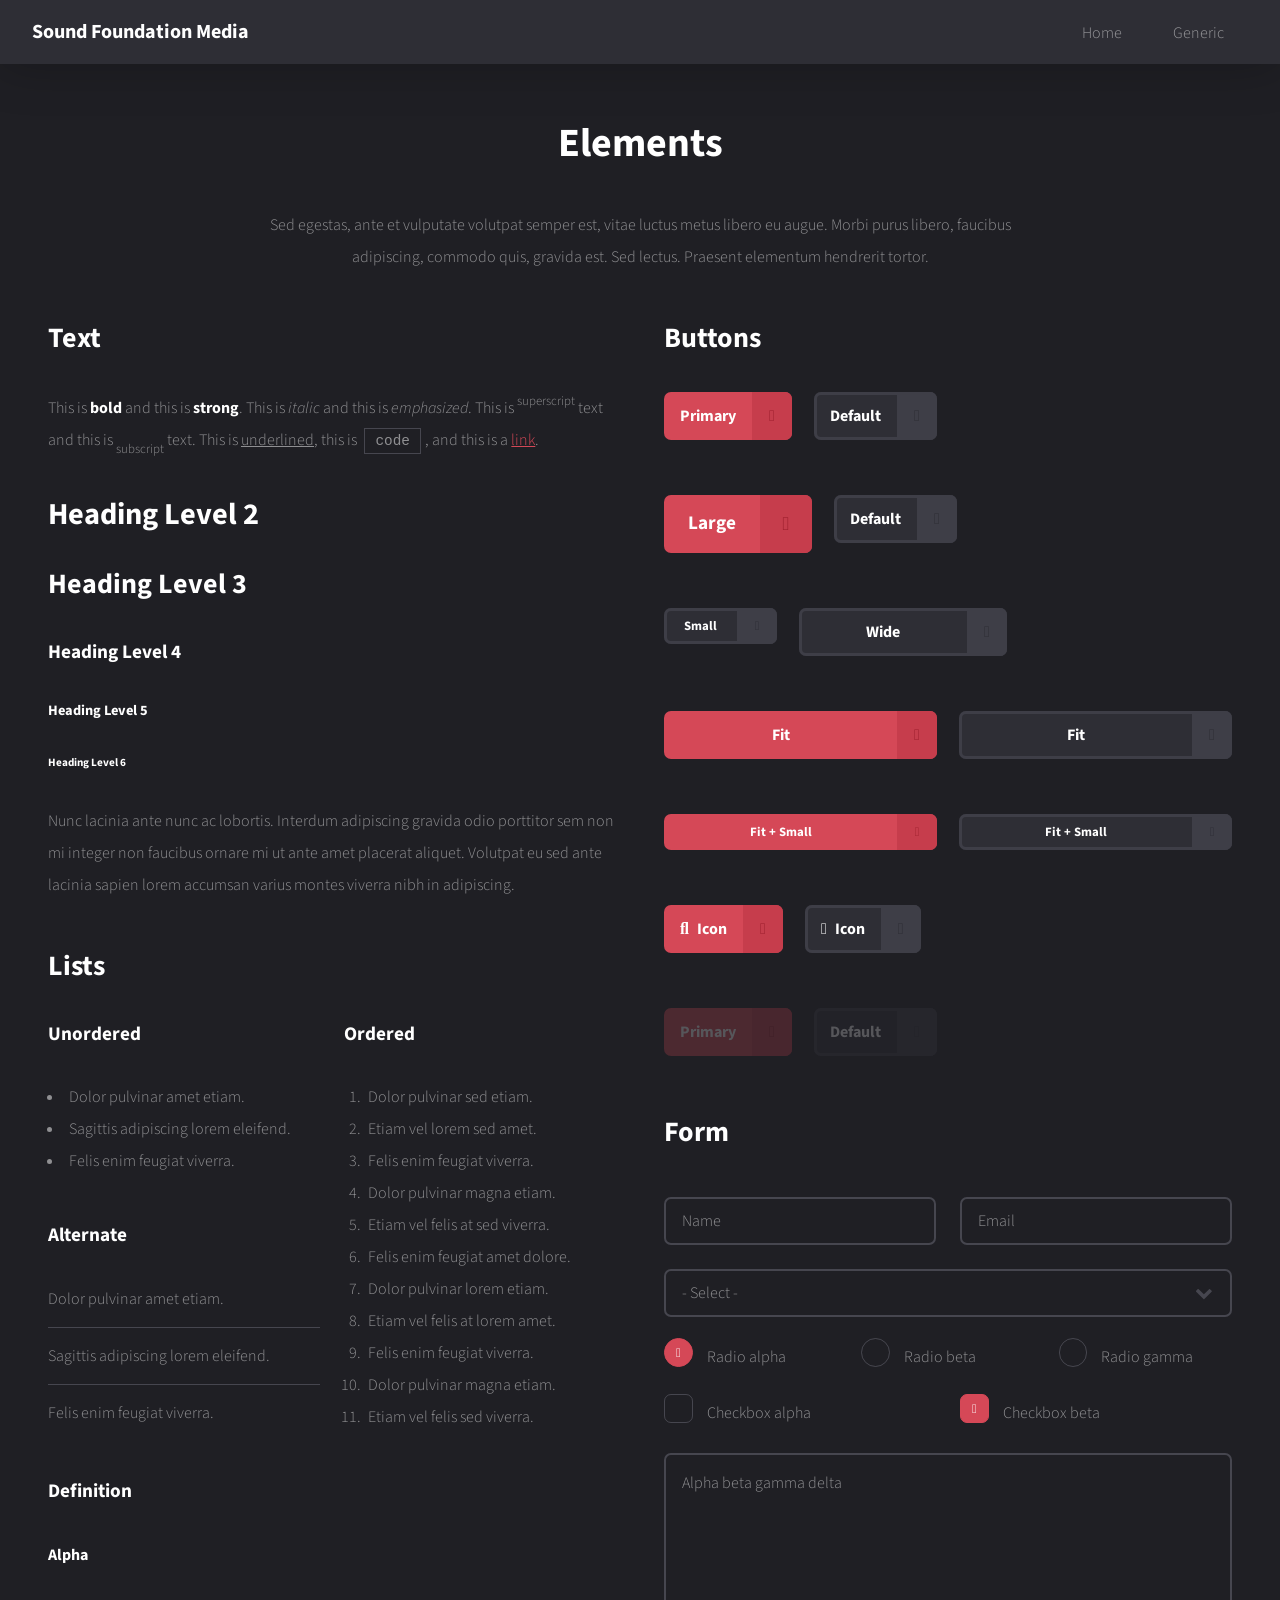
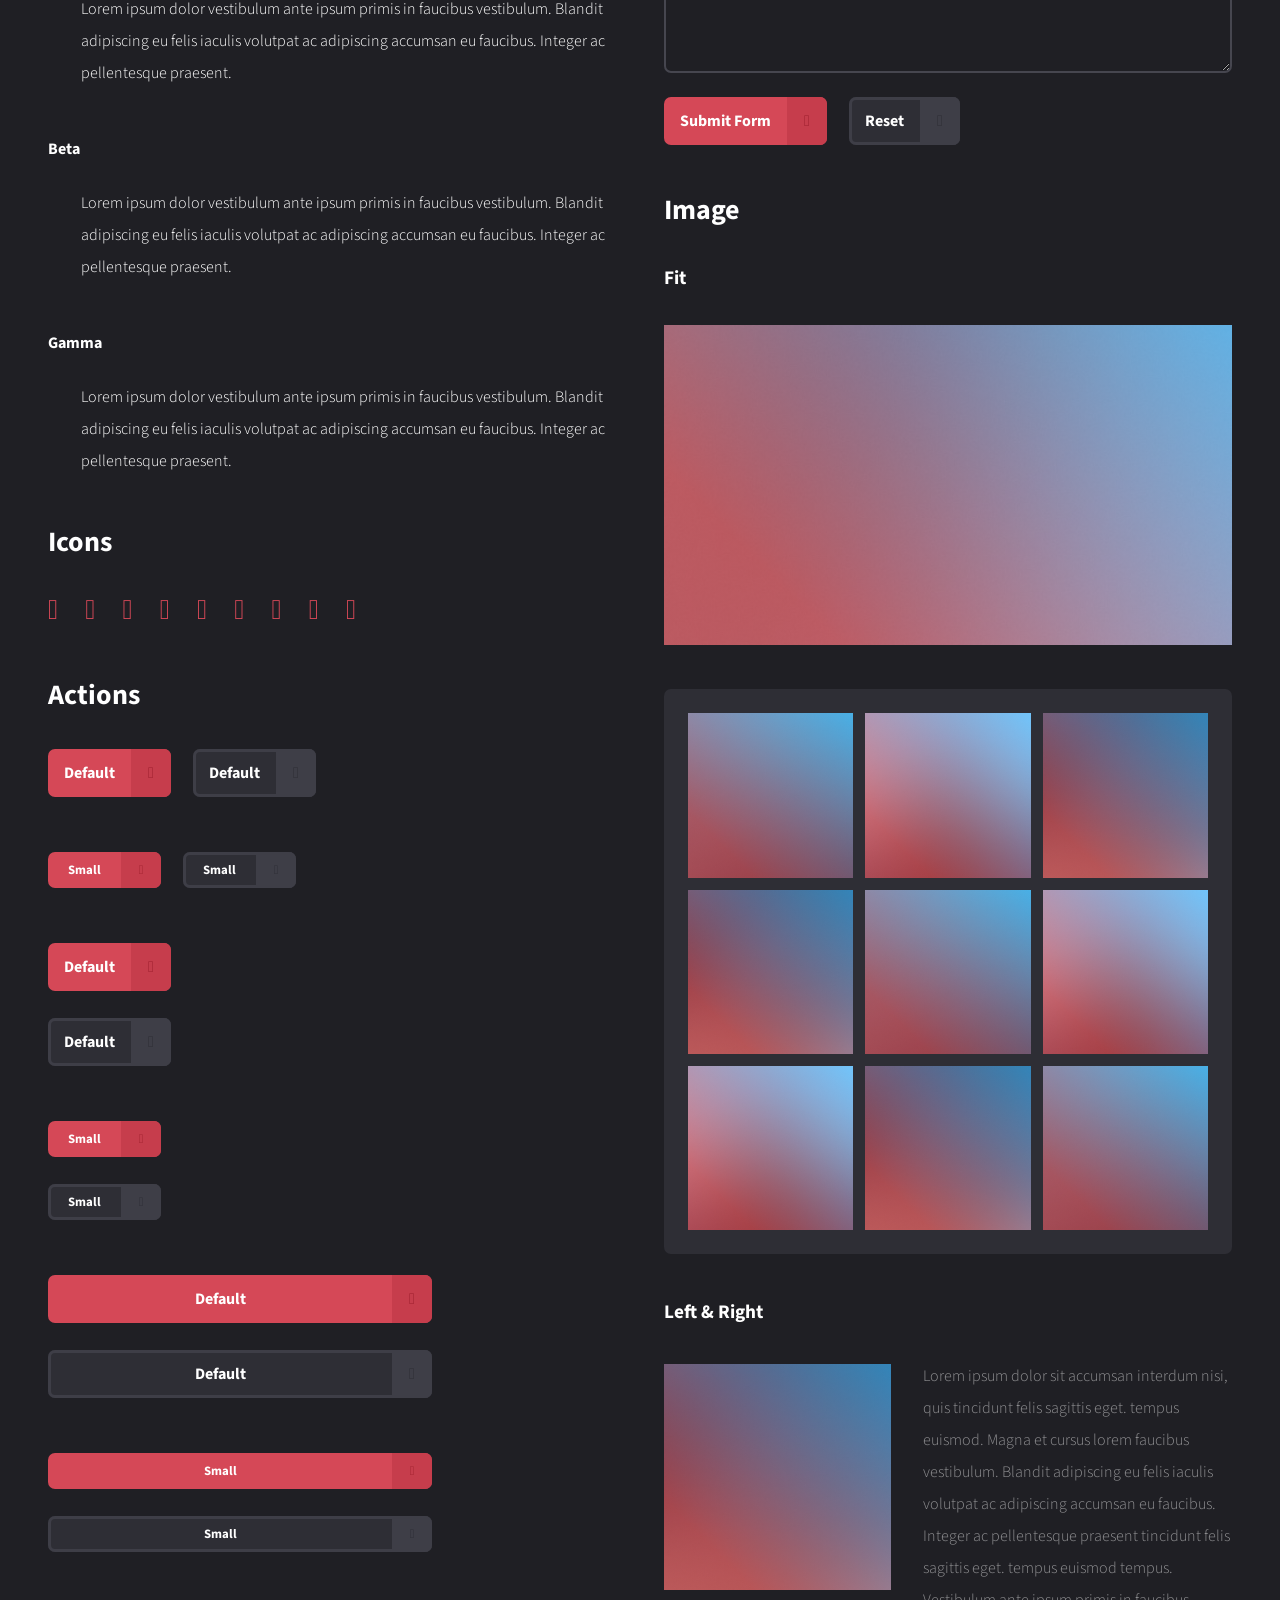
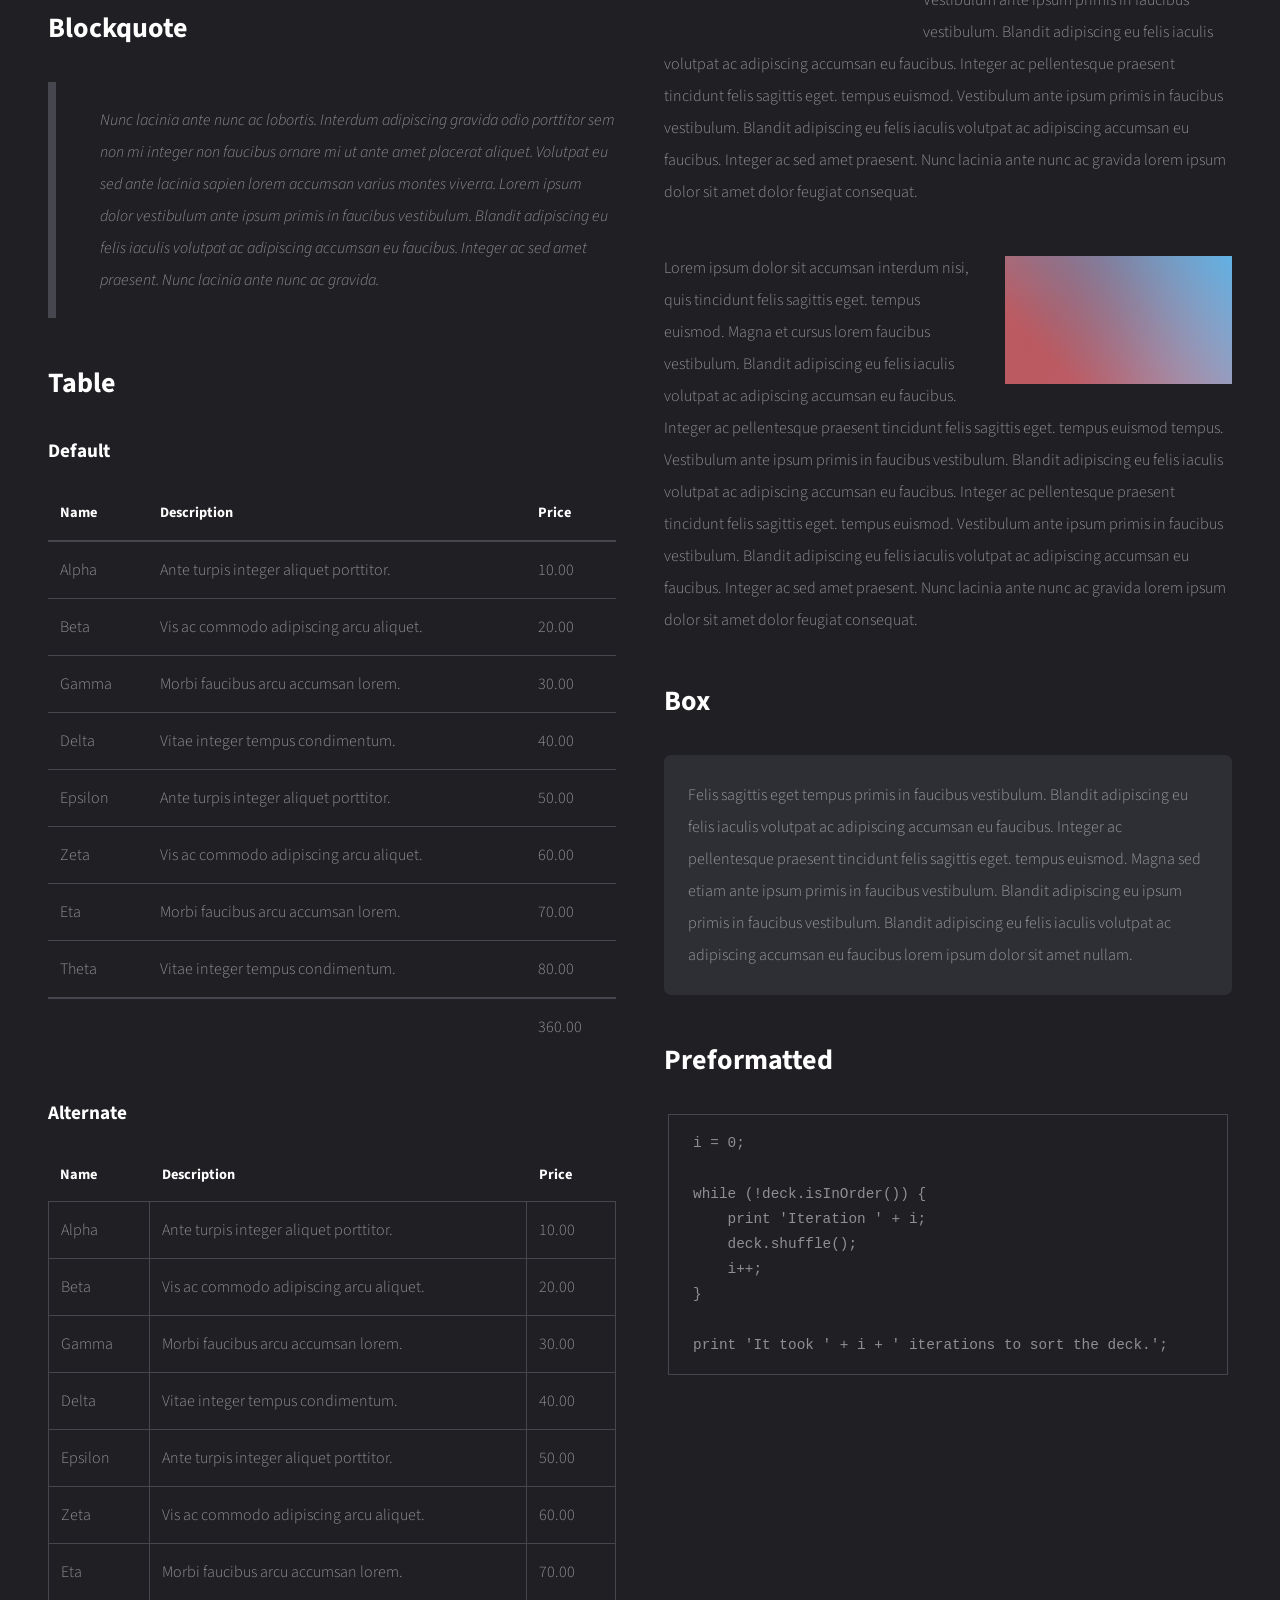
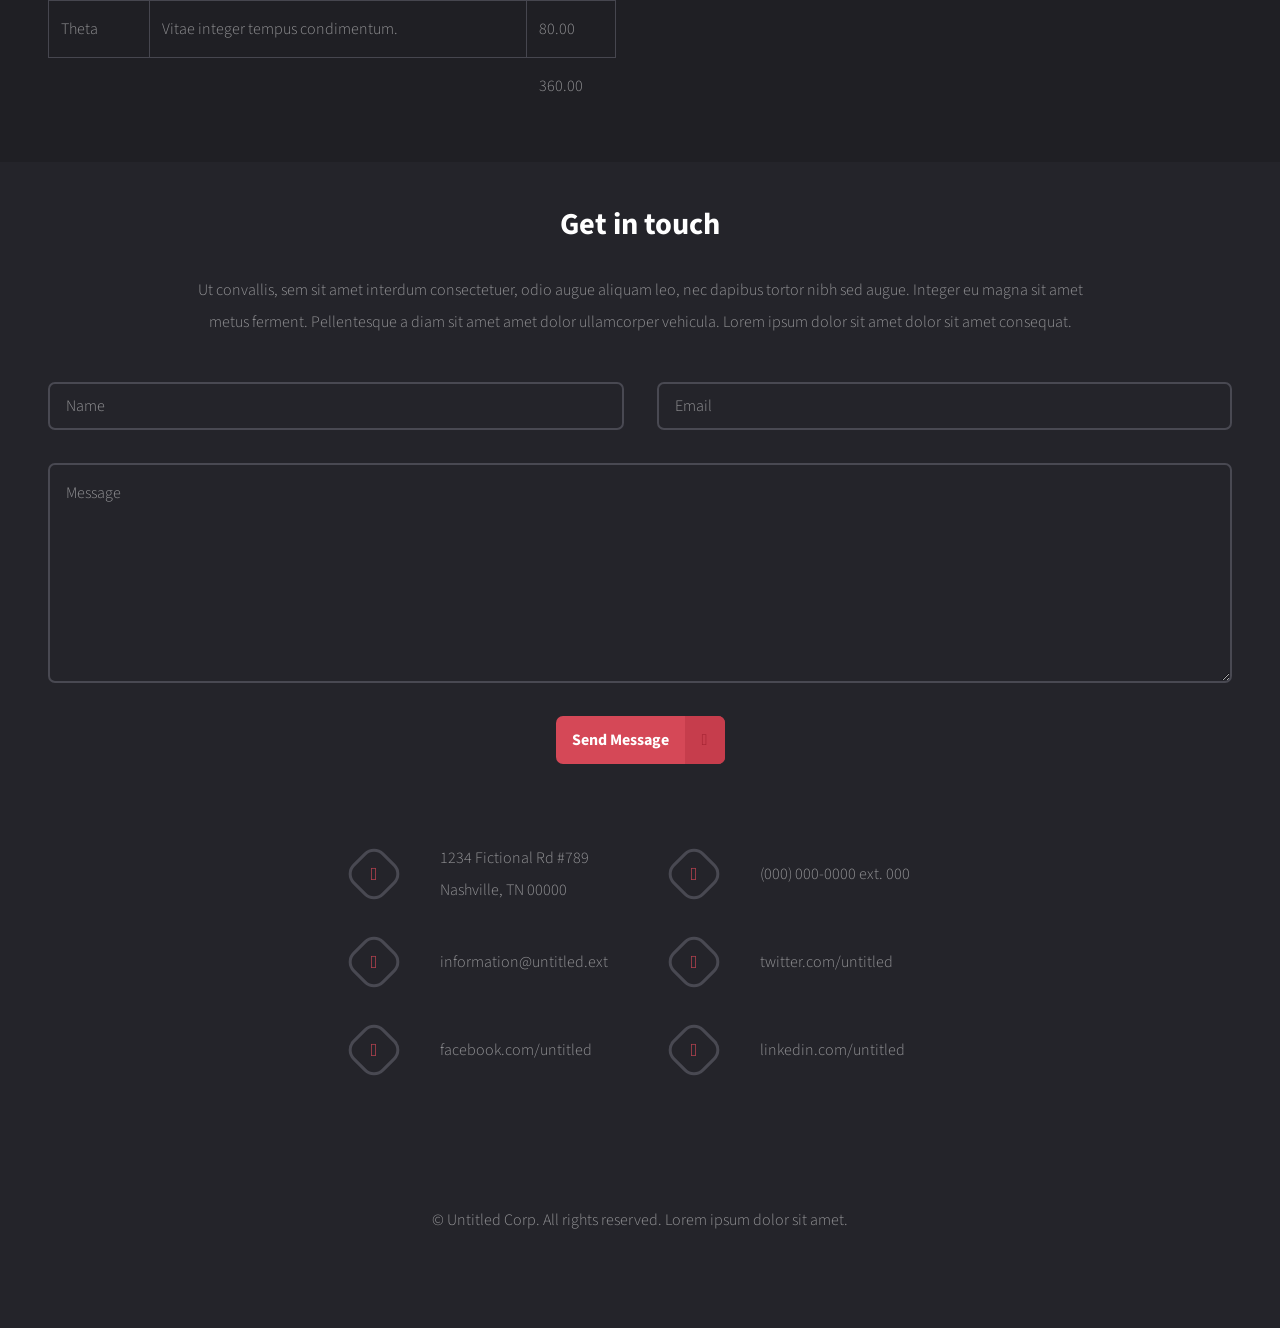
==== commit 1efb80e6: "Customize template to website" ====
--- a/elements.html
+++ b/elements.html
@@ -1,12 +1,7 @@
 <!DOCTYPE HTML>
-<!--
-	Threshold by Pixelarity
-	pixelarity.com | hello@pixelarity.com
-	License: pixelarity.com/license
--->
 <html>
 	<head>
-		<title>Untitled</title>
+		<title>Sound Foundation Media</title>
 		<meta charset="utf-8" />
 		<meta name="viewport" content="width=device-width, initial-scale=1, user-scalable=no" />
 		<meta name="description" content="" />
@@ -17,29 +12,29 @@
 
 		<!-- Header -->
 			<header id="header">
-				<a class="logo" href="index.html">Threshold</a>
+				<a class="logo" href="index.html">Sound Foundation Media</a>
 				<nav id="nav">
 					<ul>
 						<li><a href="index.html">Home</a></li>
-						<li>
-							<a href="#" class="icon solid fa-angle-down">Dropdown</a>
-							<ul>
-								<li><a href="#">Option One</a></li>
-								<li><a href="#">Option Two</a></li>
-								<li><a href="#">Option Three</a></li>
-								<li>
-									<a href="#">Submenu</a>
-									<ul>
-										<li><a href="#">Option One</a></li>
-										<li><a href="#">Option Two</a></li>
-										<li><a href="#">Option Three</a></li>
-										<li><a href="#">Option Four</a></li>
-									</ul>
-								</li>
-							</ul>
-						</li>
+<!--						<li>-->
+<!--							<a href="#" class="icon solid fa-angle-down">Dropdown</a>-->
+<!--							<ul>-->
+<!--								<li><a href="#">Option One</a></li>-->
+<!--								<li><a href="#">Option Two</a></li>-->
+<!--								<li><a href="#">Option Three</a></li>-->
+<!--								<li>-->
+<!--									<a href="#">Submenu</a>-->
+<!--									<ul>-->
+<!--										<li><a href="#">Option One</a></li>-->
+<!--										<li><a href="#">Option Two</a></li>-->
+<!--										<li><a href="#">Option Three</a></li>-->
+<!--										<li><a href="#">Option Four</a></li>-->
+<!--									</ul>-->
+<!--								</li>-->
+<!--							</ul>-->
+<!--						</li>-->
 						<li><a href="generic.html">Generic</a></li>
-						<li class="current"><a href="elements.html">Elements</a></li>
+<!--						<li class="current"><a href="elements.html">Elements</a></li>-->
 					</ul>
 				</nav>
 			</header>
